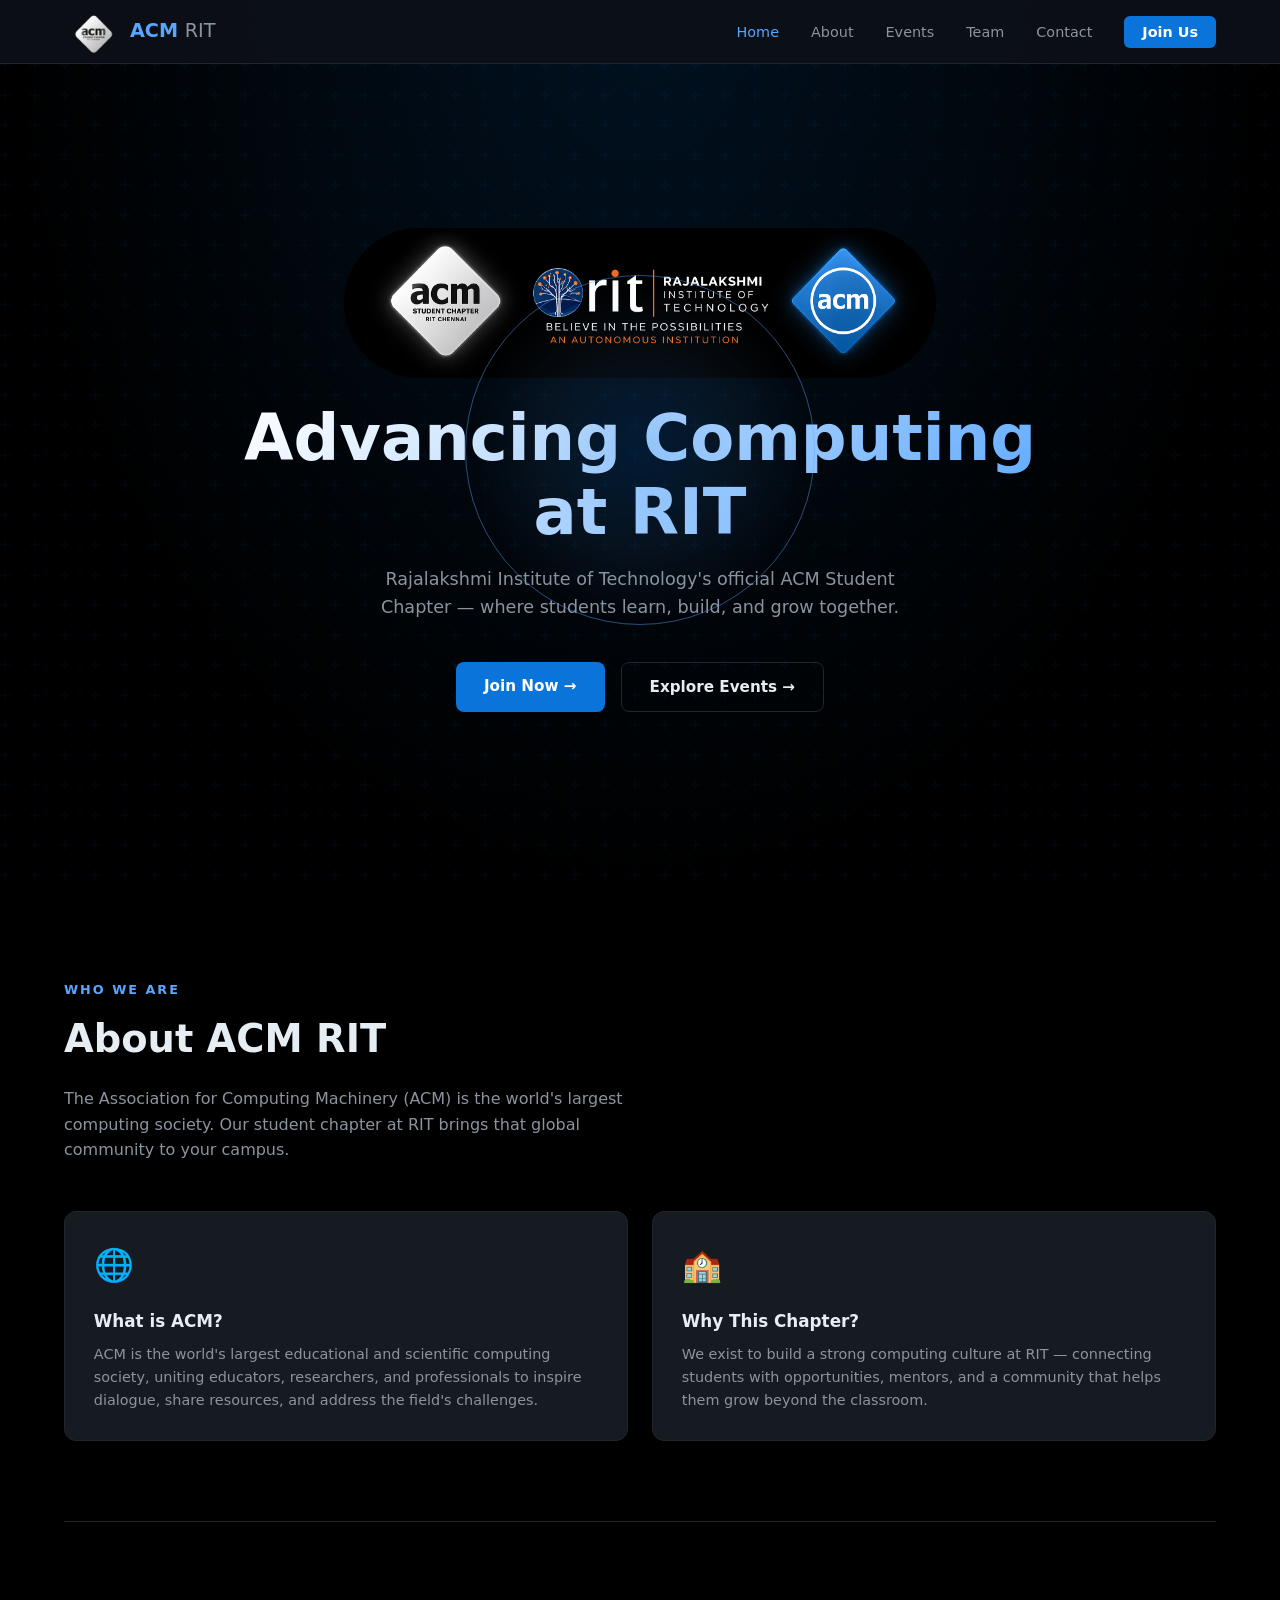
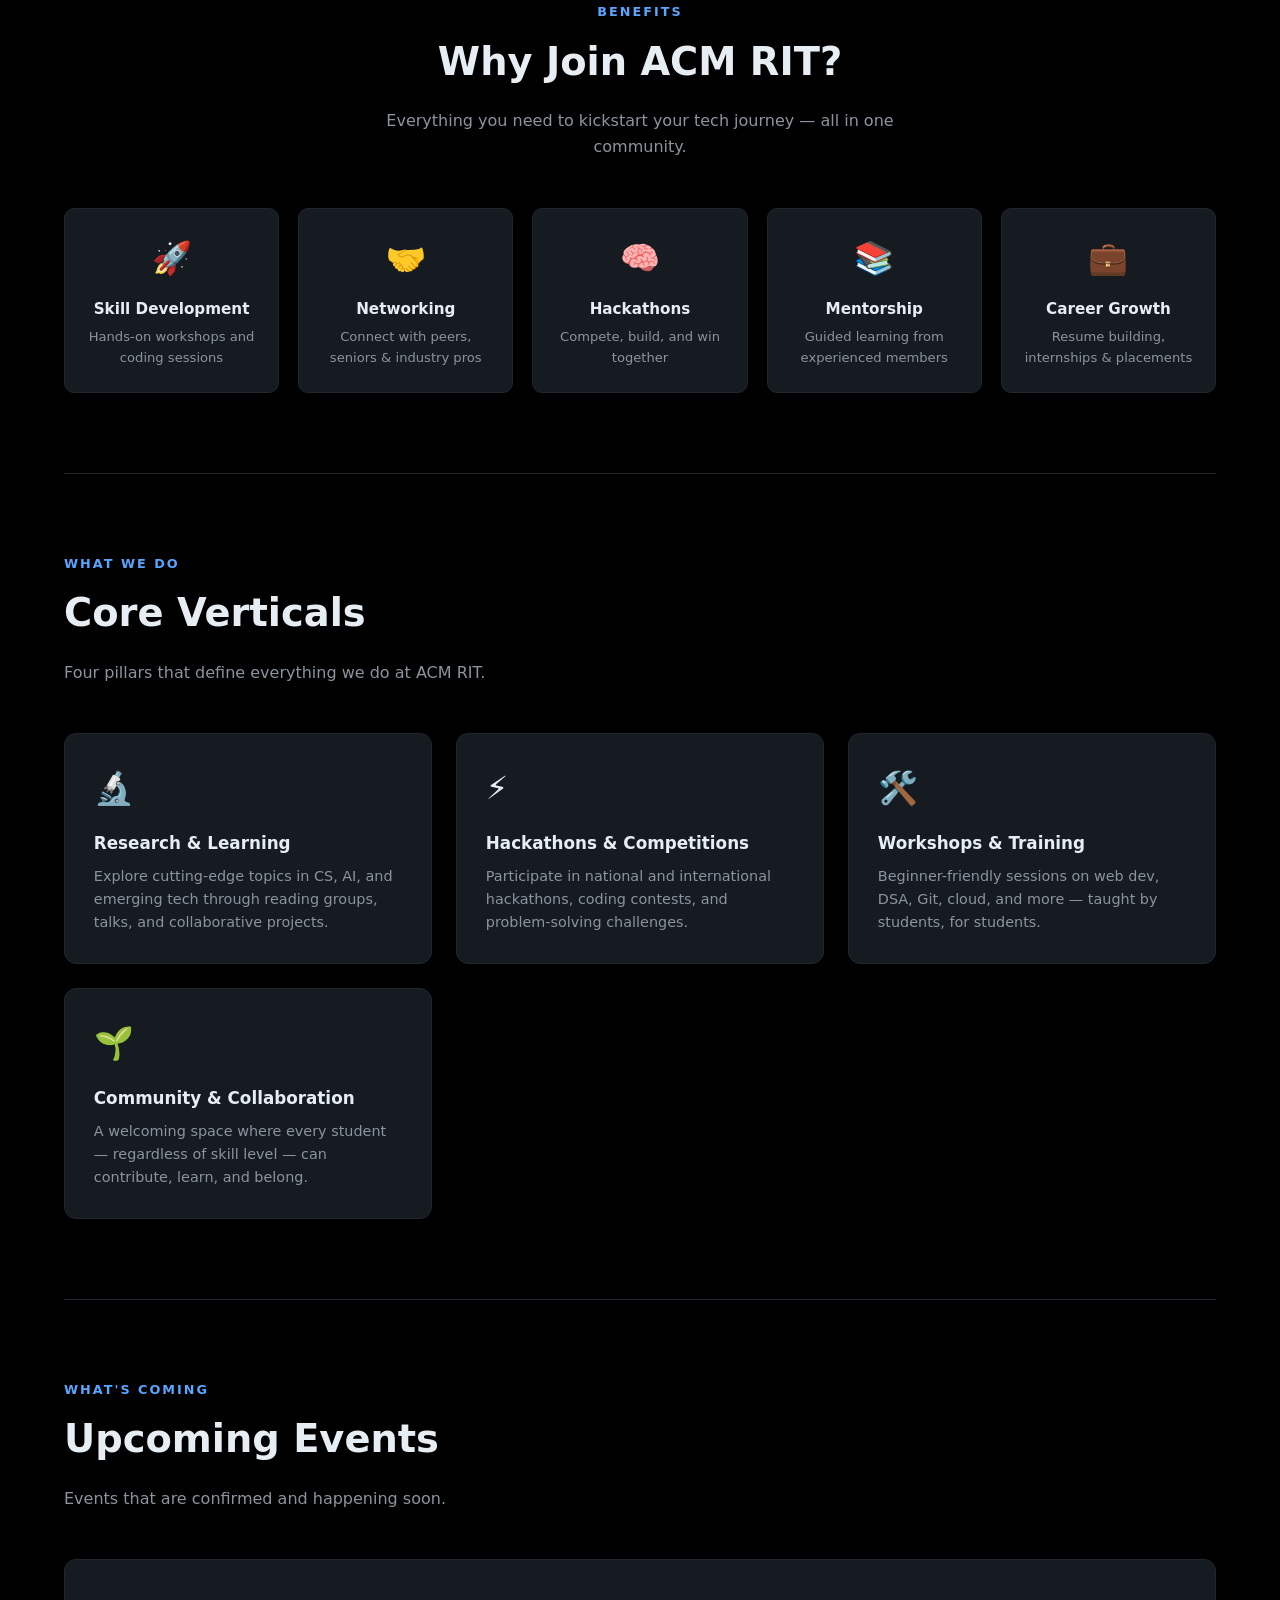
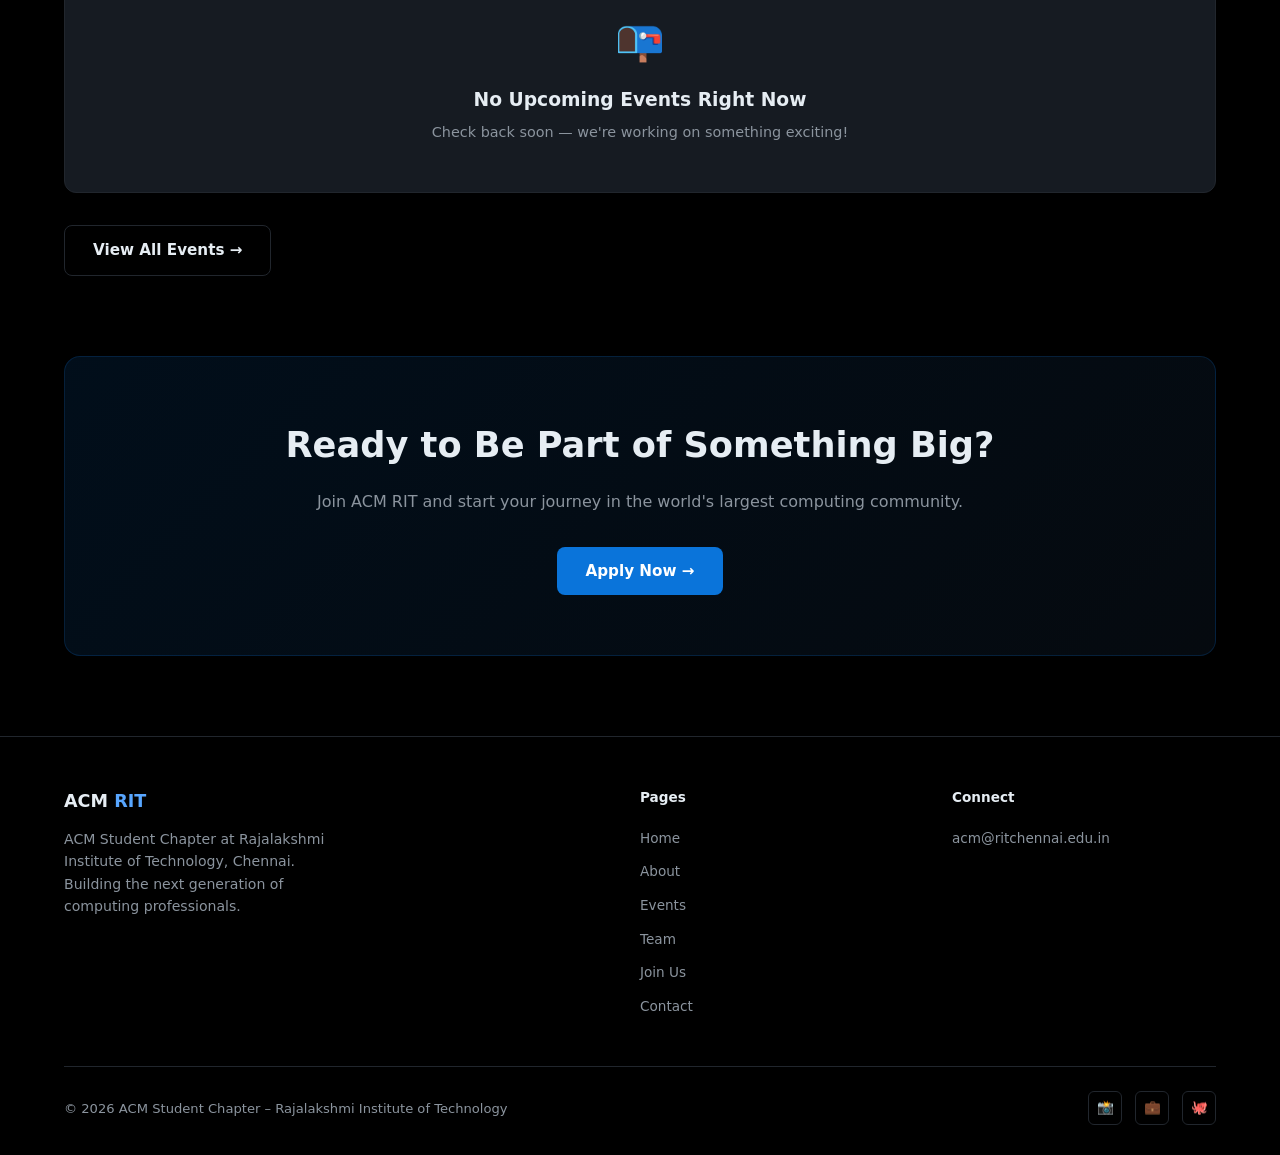
==== index.html @ 05ae2870 "Add files via upload" ====
<!DOCTYPE html>
<html lang="en">
<head>
  <meta charset="UTF-8" />
  <meta name="viewport" content="width=device-width, initial-scale=1.0" />
  <title>ACM RIT – Advancing Computing at RIT</title>
  <link rel="icon" type="image/png" href="acmrit-removebg-preview.png" />
  <link rel="stylesheet" href="style.css" />
</head>
<body>

  <nav>
    <a href="index.html" class="nav-logo">
      <img src="acmrit-removebg-preview.png" alt="ACM Logo" style="height:56px;width:56px;object-fit:contain;" />
      <span>ACM <span style="color:var(--muted);font-weight:400;">RIT</span></span>
    </a>
    <ul class="nav-links">
      <li><a href="index.html">Home</a></li>
      <li><a href="about.html">About</a></li>
      <li><a href="events.html">Events</a></li>
      <li><a href="team.html">Team</a></li>
      <li><a href="contact.html">Contact</a></li>
      <li><a href="join.html" class="nav-cta">Join Us</a></li>
    </ul>
    <button class="hamburger" aria-label="Menu">
      <span></span><span></span><span></span>
    </button>
  </nav>

  <!-- HERO -->
  <section class="hero">
    <div style="position:relative;z-index:1;display:flex;flex-direction:column;align-items:center;text-align:center;">
      <img src="1234.png" alt="RIT Chennai" style="height:150px;border-radius:150px;margin-bottom:1.5rem;">
      <h1>Advancing Computing<br>at RIT</h1>
      <p>Rajalakshmi Institute of Technology's official ACM Student Chapter — where students learn, build, and grow together.</p>
      <div class="btn-group" style="display:flex;flex-direction:row;justify-content:center;gap:1rem;">
        <a href="join.html" class="btn btn-primary">Join Now →</a>
        <a href="events.html" class="btn btn-outline">Explore Events →</a>
      </div>
    </div>
  </section>

  <!-- ABOUT PREVIEW -->
  <section>
    <div class="section-header">
      <div class="section-label">Who We Are</div>
      <h2 class="section-title">About ACM RIT</h2>
      <p class="section-sub">The Association for Computing Machinery (ACM) is the world's largest computing society. Our student chapter at RIT brings that global community to your campus.</p>
    </div>
    <div class="grid-2 fade-in">
      <div class="card">
        <div class="card-icon">🌐</div>
        <h3>What is ACM?</h3>
        <p>ACM is the world's largest educational and scientific computing society, uniting educators, researchers, and professionals to inspire dialogue, share resources, and address the field's challenges.</p>
      </div>
      <div class="card">
        <div class="card-icon">🏫</div>
        <h3>Why This Chapter?</h3>
        <p>We exist to build a strong computing culture at RIT — connecting students with opportunities, mentors, and a community that helps them grow beyond the classroom.</p>
      </div>
    </div>
  </section>

  <div class="divider"></div>

  <!-- WHY JOIN -->
  <section>
    <div class="section-header center">
      <div class="section-label">Benefits</div>
      <h2 class="section-title">Why Join ACM RIT?</h2>
      <p class="section-sub">Everything you need to kickstart your tech journey — all in one community.</p>
    </div>
    <div class="why-grid fade-in">
      <div class="why-card">
        <div class="icon">🚀</div>
        <h4>Skill Development</h4>
        <p>Hands-on workshops and coding sessions</p>
      </div>
      <div class="why-card">
        <div class="icon">🤝</div>
        <h4>Networking</h4>
        <p>Connect with peers, seniors & industry pros</p>
      </div>
      <div class="why-card">
        <div class="icon">🧠</div>
        <h4>Hackathons</h4>
        <p>Compete, build, and win together</p>
      </div>
      <div class="why-card">
        <div class="icon">📚</div>
        <h4>Mentorship</h4>
        <p>Guided learning from experienced members</p>
      </div>
      <div class="why-card">
        <div class="icon">💼</div>
        <h4>Career Growth</h4>
        <p>Resume building, internships & placements</p>
      </div>
    </div>
  </section>

  <div class="divider"></div>

  <!-- CORE VERTICALS -->
  <section>
    <div class="section-header">
      <div class="section-label">What We Do</div>
      <h2 class="section-title">Core Verticals</h2>
      <p class="section-sub">Four pillars that define everything we do at ACM RIT.</p>
    </div>
    <div class="grid-2 fade-in">
      <div class="card">
        <div class="card-icon">🔬</div>
        <h3>Research & Learning</h3>
        <p>Explore cutting-edge topics in CS, AI, and emerging tech through reading groups, talks, and collaborative projects.</p>
      </div>
      <div class="card">
        <div class="card-icon">⚡</div>
        <h3>Hackathons & Competitions</h3>
        <p>Participate in national and international hackathons, coding contests, and problem-solving challenges.</p>
      </div>
      <div class="card">
        <div class="card-icon">🛠️</div>
        <h3>Workshops & Training</h3>
        <p>Beginner-friendly sessions on web dev, DSA, Git, cloud, and more — taught by students, for students.</p>
      </div>
      <div class="card">
        <div class="card-icon">🌱</div>
        <h3>Community & Collaboration</h3>
        <p>A welcoming space where every student — regardless of skill level — can contribute, learn, and belong.</p>
      </div>
    </div>
  </section>

  <div class="divider"></div>

  <!-- UPCOMING EVENTS -->
  <section>
    <div class="section-header">
      <div class="section-label">What's Coming</div>
      <h2 class="section-title">Upcoming Events</h2>
      <p class="section-sub">Events that are confirmed and happening soon.</p>
    </div>
    <div style="background:var(--card);border:1px solid var(--border);border-radius:12px;padding:3rem 2rem;text-align:center;" class="fade-in">
      <div style="font-size:2.5rem;margin-bottom:0.8rem;">📭</div>
      <h3 style="font-weight:600;margin-bottom:0.4rem;">No Upcoming Events Right Now</h3>
      <p style="color:var(--muted);font-size:0.9rem;">Check back soon — we're working on something exciting!</p>
    </div>
    <div style="margin-top:2rem;">
      <a href="events.html" class="btn btn-outline">View All Events →</a>
    </div>
  </section>

  <!-- CTA -->
  <div class="cta-section fade-in">
    <h2>Ready to Be Part of Something Big?</h2>
    <p>Join ACM RIT and start your journey in the world's largest computing community.</p>
    <a href="join.html" class="btn btn-primary">Apply Now →</a>
  </div>

  <footer>
    <div class="footer-grid">
      <div class="footer-brand">
        <div style="font-weight:700;font-size:1.1rem;">ACM <span style="color:var(--accent);">RIT</span></div>
        <p>ACM Student Chapter at Rajalakshmi Institute of Technology, Chennai. Building the next generation of computing professionals.</p>
      </div>
      <div class="footer-col">
        <h4>Pages</h4>
        <ul>
          <li><a href="index.html">Home</a></li>
          <li><a href="about.html">About</a></li>
          <li><a href="events.html">Events</a></li>
          <li><a href="team.html">Team</a></li>
          <li><a href="join.html">Join Us</a></li>
          <li><a href="contact.html">Contact</a></li>
        </ul>
      </div>
      <div class="footer-col">
        <h4>Connect</h4>
        <ul>
          
          <li><a href="mailto:acm@ritchennai.edu.in">acm@ritchennai.edu.in</a></li>
        </ul>
      </div>
    </div>
    <div class="footer-bottom">
      <p>© 2026 ACM Student Chapter – Rajalakshmi Institute of Technology</p>
      <div class="social-links">
        <a href="#" title="Instagram">📸</a>
        <a href="#" title="LinkedIn">💼</a>
        <a href="#" title="GitHub">🐙</a>
      </div>
    </div>
  </footer>

  <script src="script.js"></script>
</body>
</html>
---- style.css ----
* {
  margin: 0;
  padding: 0;
  box-sizing: border-box;
}

:root {
  --primary: #0a74da;
  --dark: #000000;
  --darker: #000000;
  --card: #161b22;
  --border: #21262d;
  --text: #e6edf3;
  --muted: #8b949e;
  --accent: #58a6ff;
  --green: #3fb950;
}

html { scroll-behavior: smooth; }

body {
  font-family: 'Segoe UI', system-ui, sans-serif;
  background: var(--dark);
  color: var(--text);
  line-height: 1.6;
}

/* NAV */
nav {
  position: fixed;
  top: 0; left: 0; right: 0;
  z-index: 1000;
  background: rgba(13, 17, 23, 0.92);
  backdrop-filter: blur(12px);
  border-bottom: 1px solid var(--border);
  padding: 0 5%;
  display: flex;
  align-items: center;
  justify-content: space-between;
  height: 64px;
}

.nav-logo {
  display: flex;
  align-items: center;
  gap: 10px;
  text-decoration: none;
  font-weight: 700;
  font-size: 1.2rem;
  color: var(--text);
}

.nav-logo span {
  color: var(--accent);
}

.nav-logo img {
  height: 36px;
  width: 36px;
  border-radius: 6px;
}

.nav-links {
  display: flex;
  gap: 2rem;
  list-style: none;
}

.nav-links a {
  color: var(--muted);
  text-decoration: none;
  font-size: 0.9rem;
  transition: color 0.2s;
}

.nav-links a:hover, .nav-links a.active {
  color: var(--accent);
}

.nav-cta {
  background: var(--primary);
  color: #fff !important;
  padding: 8px 18px;
  border-radius: 6px;
  font-weight: 600;
  transition: background 0.2s !important;
}

.nav-cta:hover { background: #1a85f5 !important; color: #fff !important; }

.hamburger {
  display: none;
  flex-direction: column;
  gap: 5px;
  cursor: pointer;
  background: none;
  border: none;
  padding: 4px;
}

.hamburger span {
  display: block;
  width: 24px;
  height: 2px;
  background: var(--text);
  border-radius: 2px;
  transition: all 0.3s;
}

/* HERO */
.hero {
  min-height: 100vh;
  display: flex;
  align-items: center;
  justify-content: center;
  text-align: center;
  padding: 100px 5% 60px;
  background: radial-gradient(ellipse at 50% 0%, rgba(10, 116, 218, 0.15) 0%, transparent 70%);
  position: relative;
  overflow: hidden;
}

.hero::before {
  content: '';
  position: absolute;
  inset: 0;
  background: url("data:image/svg+xml,%3Csvg width='60' height='60' viewBox='0 0 60 60' xmlns='http://www.w3.org/2000/svg'%3E%3Cg fill='none' fill-rule='evenodd'%3E%3Cg fill='%230a74da' fill-opacity='0.04'%3E%3Cpath d='M36 34v-4h-2v4h-4v2h4v4h2v-4h4v-2h-4zm0-30V0h-2v4h-4v2h4v4h2V6h4V4h-4zM6 34v-4H4v4H0v2h4v4h2v-4h4v-2H6zM6 4V0H4v4H0v2h4v4h2V6h4V4H6z'/%3E%3C/g%3E%3C/g%3E%3C/svg%3E");
  pointer-events: none;
}

.hero-badge {
  display: inline-block;
  background: rgba(10, 116, 218, 0.15);
  border: 1px solid rgba(10, 116, 218, 0.4);
  color: var(--accent);
  padding: 6px 16px;
  border-radius: 20px;
  font-size: 0.82rem;
  font-weight: 600;
  letter-spacing: 0.5px;
  margin-bottom: 1.5rem;
}

.hero h1 {
  font-size: clamp(2.2rem, 5vw, 4rem);
  font-weight: 800;
  line-height: 1.15;
  margin-bottom: 1rem;
  background: linear-gradient(135deg, #fff 0%, var(--accent) 100%);
  -webkit-background-clip: text;
  -webkit-text-fill-color: transparent;
  background-clip: text;
}

.hero p {
  font-size: 1.1rem;
  color: var(--muted);
  max-width: 560px;
  margin: 0 auto 2.5rem;
}

.btn-group {
  display: flex;
  gap: 1rem;
  justify-content: center;
  flex-wrap: wrap;
}

.btn {
  padding: 12px 28px;
  border-radius: 8px;
  font-size: 0.95rem;
  font-weight: 600;
  text-decoration: none;
  transition: all 0.2s;
  cursor: pointer;
  border: none;
  display: inline-block;
}

.btn-primary {
  background: var(--primary);
  color: #fff;
}

.btn-primary:hover { background: #1a85f5; transform: translateY(-2px); }

.btn-outline {
  background: transparent;
  color: var(--text);
  border: 1px solid var(--border);
}

.btn-outline:hover { border-color: var(--accent); color: var(--accent); transform: translateY(-2px); }

/* SECTIONS */
section {
  padding: 80px 5%;
}

.section-label {
  color: var(--accent);
  font-size: 0.8rem;
  font-weight: 700;
  letter-spacing: 2px;
  text-transform: uppercase;
  margin-bottom: 0.5rem;
}

.section-title {
  font-size: clamp(1.6rem, 3vw, 2.4rem);
  font-weight: 700;
  margin-bottom: 1rem;
}

.section-sub {
  color: var(--muted);
  max-width: 560px;
  margin-bottom: 3rem;
}

.section-header { margin-bottom: 3rem; }
.section-header.center { text-align: center; }
.section-header.center .section-sub { margin: 0 auto 3rem; }

/* GRID */
.grid-2 { display: grid; grid-template-columns: repeat(auto-fit, minmax(280px, 1fr)); gap: 1.5rem; }
.grid-3 { display: grid; grid-template-columns: repeat(auto-fit, minmax(240px, 1fr)); gap: 1.5rem; }
.grid-4 { display: grid; grid-template-columns: repeat(auto-fit, minmax(200px, 1fr)); gap: 1.5rem; }

/* CARD */
.card {
  background: var(--card);
  border: 1px solid var(--border);
  border-radius: 12px;
  padding: 1.8rem;
  transition: border-color 0.2s, transform 0.2s;
}

.card:hover {
  border-color: var(--accent);
  transform: translateY(-4px);
}

.card-icon {
  font-size: 2rem;
  margin-bottom: 1rem;
}

.card h3 {
  font-size: 1.05rem;
  font-weight: 600;
  margin-bottom: 0.5rem;
}

.card p {
  color: var(--muted);
  font-size: 0.9rem;
}

/* WHY JOIN */
.why-grid {
  display: grid;
  grid-template-columns: repeat(auto-fit, minmax(180px, 1fr));
  gap: 1.2rem;
}

.why-card {
  background: var(--card);
  border: 1px solid var(--border);
  border-radius: 10px;
  padding: 1.5rem 1.2rem;
  text-align: center;
  transition: all 0.2s;
}

.why-card:hover {
  border-color: var(--accent);
  background: rgba(88, 166, 255, 0.05);
}

.why-card .icon { font-size: 2rem; margin-bottom: 0.8rem; }
.why-card h4 { font-size: 0.95rem; font-weight: 600; margin-bottom: 0.3rem; }
.why-card p { font-size: 0.82rem; color: var(--muted); }

/* EVENTS */
.event-card {
  background: var(--card);
  border: 1px solid var(--border);
  border-radius: 12px;
  padding: 1.5rem;
  display: flex;
  gap: 1.2rem;
  align-items: flex-start;
  transition: all 0.2s;
}

.event-card:hover { border-color: var(--accent); transform: translateY(-3px); }

.event-date {
  background: rgba(10, 116, 218, 0.15);
  border: 1px solid rgba(10, 116, 218, 0.3);
  border-radius: 8px;
  padding: 0.6rem 1rem;
  text-align: center;
  min-width: 60px;
  flex-shrink: 0;
}

.event-date .month { font-size: 0.7rem; color: var(--accent); font-weight: 700; text-transform: uppercase; }
.event-date .day { font-size: 1.4rem; font-weight: 800; line-height: 1; }

.event-info h3 { font-size: 1rem; font-weight: 600; margin-bottom: 0.3rem; }
.event-info p { font-size: 0.85rem; color: var(--muted); margin-bottom: 0.5rem; }

.tag {
  display: inline-block;
  padding: 3px 10px;
  border-radius: 20px;
  font-size: 0.75rem;
  font-weight: 600;
}

.tag-upcoming { background: rgba(63, 185, 80, 0.15); color: var(--green); border: 1px solid rgba(63, 185, 80, 0.3); }
.tag-soon { background: rgba(10, 116, 218, 0.15); color: var(--accent); border: 1px solid rgba(10, 116, 218, 0.3); }
.tag-planned { background: rgba(139, 148, 158, 0.15); color: var(--muted); border: 1px solid var(--border); }

/* TEAM */
.team-card {
  background: var(--card);
  border: 1px solid var(--border);
  border-radius: 12px;
  padding: 1.8rem;
  text-align: center;
  transition: all 0.2s;
}

.team-card:hover { border-color: var(--accent); transform: translateY(-4px); }

.team-avatar {
  width: 80px;
  height: 80px;
  border-radius: 50%;
  background: linear-gradient(135deg, var(--primary), var(--accent));
  display: flex;
  align-items: center;
  justify-content: center;
  font-size: 1.8rem;
  font-weight: 700;
  margin: 0 auto 1rem;
  color: #fff;
  overflow: hidden;
}

.team-avatar img { width: 100%; height: 100%; object-fit: cover; }

.team-card h3 { font-size: 1rem; font-weight: 600; margin-bottom: 0.2rem; }
.team-card .role { font-size: 0.82rem; color: var(--accent); margin-bottom: 0.8rem; }

.linkedin-btn {
  display: inline-flex;
  align-items: center;
  gap: 6px;
  padding: 6px 14px;
  border: 1px solid var(--border);
  border-radius: 6px;
  color: var(--muted);
  text-decoration: none;
  font-size: 0.8rem;
  transition: all 0.2s;
}

.linkedin-btn:hover { border-color: #0a66c2; color: #0a66c2; }

/* CTA SECTION */
.cta-section {
  background: linear-gradient(135deg, rgba(10, 116, 218, 0.12) 0%, rgba(88, 166, 255, 0.06) 100%);
  border: 1px solid rgba(10, 116, 218, 0.2);
  border-radius: 16px;
  padding: 60px 5%;
  text-align: center;
  margin: 0 5% 80px;
}

.cta-section h2 { font-size: clamp(1.6rem, 3vw, 2.2rem); font-weight: 700; margin-bottom: 1rem; }
.cta-section p { color: var(--muted); margin-bottom: 2rem; }

/* FORM */
.form-group { margin-bottom: 1.2rem; }

.form-group label {
  display: block;
  font-size: 0.85rem;
  color: var(--muted);
  margin-bottom: 0.4rem;
  font-weight: 500;
}

.form-group input,
.form-group select,
.form-group textarea {
  width: 100%;
  background: var(--card);
  border: 1px solid var(--border);
  border-radius: 8px;
  padding: 10px 14px;
  color: var(--text);
  font-size: 0.9rem;
  font-family: inherit;
  transition: border-color 0.2s;
  outline: none;
}

.form-group input:focus,
.form-group select:focus,
.form-group textarea:focus {
  border-color: var(--accent);
}

.form-group textarea { resize: vertical; min-height: 100px; }

.form-row { display: grid; grid-template-columns: 1fr 1fr; gap: 1rem; }

/* PAGE HERO */
.page-hero {
  padding: 120px 5% 60px;
  text-align: center;
  background: radial-gradient(ellipse at 50% 0%, rgba(10, 116, 218, 0.1) 0%, transparent 60%);
}

.page-hero h1 {
  font-size: clamp(2rem, 4vw, 3rem);
  font-weight: 800;
  margin-bottom: 1rem;
}

.page-hero p { color: var(--muted); font-size: 1.05rem; max-width: 520px; margin: 0 auto; }

/* DIVIDER */
.divider {
  height: 1px;
  background: var(--border);
  margin: 0 5%;
}

/* FOOTER */
footer {
  background: var(--darker);
  border-top: 1px solid var(--border);
  padding: 50px 5% 30px;
}

.footer-grid {
  display: grid;
  grid-template-columns: 2fr 1fr 1fr;
  gap: 3rem;
  margin-bottom: 2.5rem;
}

.footer-brand p { color: var(--muted); font-size: 0.88rem; margin-top: 0.8rem; max-width: 280px; }

.footer-col h4 { font-size: 0.85rem; font-weight: 700; margin-bottom: 1rem; color: var(--text); }

.footer-col ul { list-style: none; }
.footer-col ul li { margin-bottom: 0.5rem; }
.footer-col ul li a { color: var(--muted); text-decoration: none; font-size: 0.85rem; transition: color 0.2s; }
.footer-col ul li a:hover { color: var(--accent); }

.footer-bottom {
  border-top: 1px solid var(--border);
  padding-top: 1.5rem;
  display: flex;
  justify-content: space-between;
  align-items: center;
  flex-wrap: wrap;
  gap: 1rem;
}

.footer-bottom p { color: var(--muted); font-size: 0.82rem; }

.social-links { display: flex; gap: 0.8rem; }

.social-links a {
  width: 34px;
  height: 34px;
  border: 1px solid var(--border);
  border-radius: 6px;
  display: flex;
  align-items: center;
  justify-content: center;
  color: var(--muted);
  text-decoration: none;
  font-size: 0.85rem;
  transition: all 0.2s;
}

.social-links a:hover { border-color: var(--accent); color: var(--accent); }

/* ABOUT PAGE */
.about-intro {
  display: grid;
  grid-template-columns: 1fr 1fr;
  gap: 4rem;
  align-items: center;
}

.about-visual {
  background: var(--card);
  border: 1px solid var(--border);
  border-radius: 16px;
  padding: 2.5rem;
  text-align: center;
}

.about-visual .big-icon { font-size: 5rem; margin-bottom: 1rem; }
.about-visual h3 { font-size: 1.2rem; font-weight: 700; margin-bottom: 0.5rem; }
.about-visual p { color: var(--muted); font-size: 0.9rem; }

.vm-grid {
  display: grid;
  grid-template-columns: 1fr 1fr;
  gap: 1.5rem;
}

.vm-card {
  background: var(--card);
  border: 1px solid var(--border);
  border-radius: 12px;
  padding: 2rem;
}

.vm-card h3 { font-size: 1.1rem; font-weight: 700; margin-bottom: 1rem; color: var(--accent); }
.vm-card ul { list-style: none; }
.vm-card ul li { color: var(--muted); font-size: 0.9rem; padding: 0.3rem 0; padding-left: 1.2rem; position: relative; }
.vm-card ul li::before { content: '→'; position: absolute; left: 0; color: var(--accent); }

/* CONTACT */
.contact-grid {
  display: grid;
  grid-template-columns: 1fr 1.5fr;
  gap: 3rem;
  align-items: start;
}

.contact-info-card {
  background: var(--card);
  border: 1px solid var(--border);
  border-radius: 12px;
  padding: 2rem;
}

.contact-item {
  display: flex;
  gap: 1rem;
  align-items: flex-start;
  padding: 1rem 0;
  border-bottom: 1px solid var(--border);
}

.contact-item:last-child { border-bottom: none; }

.contact-item .ci-icon {
  font-size: 1.3rem;
  width: 40px;
  height: 40px;
  background: rgba(10, 116, 218, 0.1);
  border-radius: 8px;
  display: flex;
  align-items: center;
  justify-content: center;
  flex-shrink: 0;
}

.contact-item h4 { font-size: 0.85rem; font-weight: 600; margin-bottom: 0.2rem; }
.contact-item p, .contact-item a { font-size: 0.88rem; color: var(--muted); text-decoration: none; }
.contact-item a:hover { color: var(--accent); }

/* BENEFITS */
.benefit-item {
  display: flex;
  gap: 1rem;
  align-items: flex-start;
  padding: 1rem 0;
  border-bottom: 1px solid var(--border);
}

.benefit-item:last-child { border-bottom: none; }
.benefit-item h4 { font-size: 0.95rem; font-weight: 600; margin-bottom: 0.2rem; }
.benefit-item p { font-size: 0.85rem; color: var(--muted); }

/* ANIMATED ICONS */
.anim-icon {
  width: 36px;
  height: 36px;
  flex-shrink: 0;
  display: flex;
  align-items: center;
  justify-content: center;
  border-radius: 8px;
  background: rgba(10, 116, 218, 0.1);
  border: 1px solid rgba(10, 116, 218, 0.2);
  margin-top: 2px;
}

.anim-icon svg {
  width: 18px;
  height: 18px;
  stroke: var(--accent);
  fill: none;
  stroke-width: 1.8;
  stroke-linecap: round;
  stroke-linejoin: round;
}

.benefit-item:hover .anim-icon {
  background: rgba(10, 116, 218, 0.2);
  border-color: var(--accent);
  transition: all 0.2s;
}

.benefit-item:hover .anim-icon svg {
  animation: icon-pulse 0.4s ease;
}

@keyframes icon-pulse {
  0% { transform: scale(1); }
  50% { transform: scale(1.25); }
  100% { transform: scale(1); }
}

/* CARD ICON ANIMATED */
.card-icon-svg {
  width: 40px;
  height: 40px;
  display: flex;
  align-items: center;
  justify-content: center;
  border-radius: 10px;
  background: rgba(10, 116, 218, 0.1);
  border: 1px solid rgba(10, 116, 218, 0.2);
  margin-bottom: 1rem;
}

.card-icon-svg svg {
  width: 20px;
  height: 20px;
  stroke: var(--accent);
  fill: none;
  stroke-width: 1.8;
  stroke-linecap: round;
  stroke-linejoin: round;
}

.card:hover .card-icon-svg svg {
  animation: icon-pulse 0.4s ease;
}

/* RESPONSIVE */
@media (max-width: 768px) {
  .nav-links { display: none; flex-direction: column; position: absolute; top: 64px; left: 0; right: 0; background: var(--darker); border-bottom: 1px solid var(--border); padding: 1rem 5%; gap: 0; }
  .nav-links.open { display: flex; }
  .nav-links li { padding: 0.7rem 0; border-bottom: 1px solid var(--border); }
  .nav-links li:last-child { border-bottom: none; }
  .hamburger { display: flex; }
  .footer-grid { grid-template-columns: 1fr; gap: 2rem; }
  .about-intro { grid-template-columns: 1fr; }
  .vm-grid { grid-template-columns: 1fr; }
  .contact-grid { grid-template-columns: 1fr; }
  .form-row { grid-template-columns: 1fr; }
  .cta-section { margin: 0 0 60px; border-radius: 0; border-left: none; border-right: none; }
}

@media (max-width: 480px) {
  section { padding: 60px 4%; }
  .hero { padding: 90px 4% 50px; }
}

/* CURSOR GLOW */
.cursor-glow {
  position: fixed;
  top: 0;
  left: 0;
  width: 350px;
  height: 350px;
  border-radius: 50%;
  background: radial-gradient(circle, rgba(10, 116, 218, 0.18) 0%, rgba(88, 166, 255, 0.07) 40%, transparent 70%);
  pointer-events: none;
  z-index: 9999;
  transform: translate(-50%, -50%);
  will-change: transform;
  filter: blur(6px);
}

.cursor-wave {
  position: fixed;
  top: 0;
  left: 0;
  width: 350px;
  height: 350px;
  border-radius: 50%;
  pointer-events: none;
  z-index: 9998;
  transform: translate(-50%, -50%);
  will-change: transform;
}

.cursor-wave::before,
.cursor-wave::after {
  content: '';
  position: absolute;
  inset: 0;
  border-radius: 50%;
  border: 1px solid rgba(88, 166, 255, 0.25);
  animation: wave-ring 2s ease-out infinite;
}

.cursor-wave::after {
  animation-delay: 1s;
}

@keyframes wave-ring {
  0%   { transform: scale(0.6); opacity: 0.6; }
  100% { transform: scale(1.4); opacity: 0; }
}


.fade-in {
  opacity: 0;
  transform: translateY(20px);
  transition: opacity 0.5s ease, transform 0.5s ease;
}

.fade-in.visible {
  opacity: 1;
  transform: translateY(0);
}
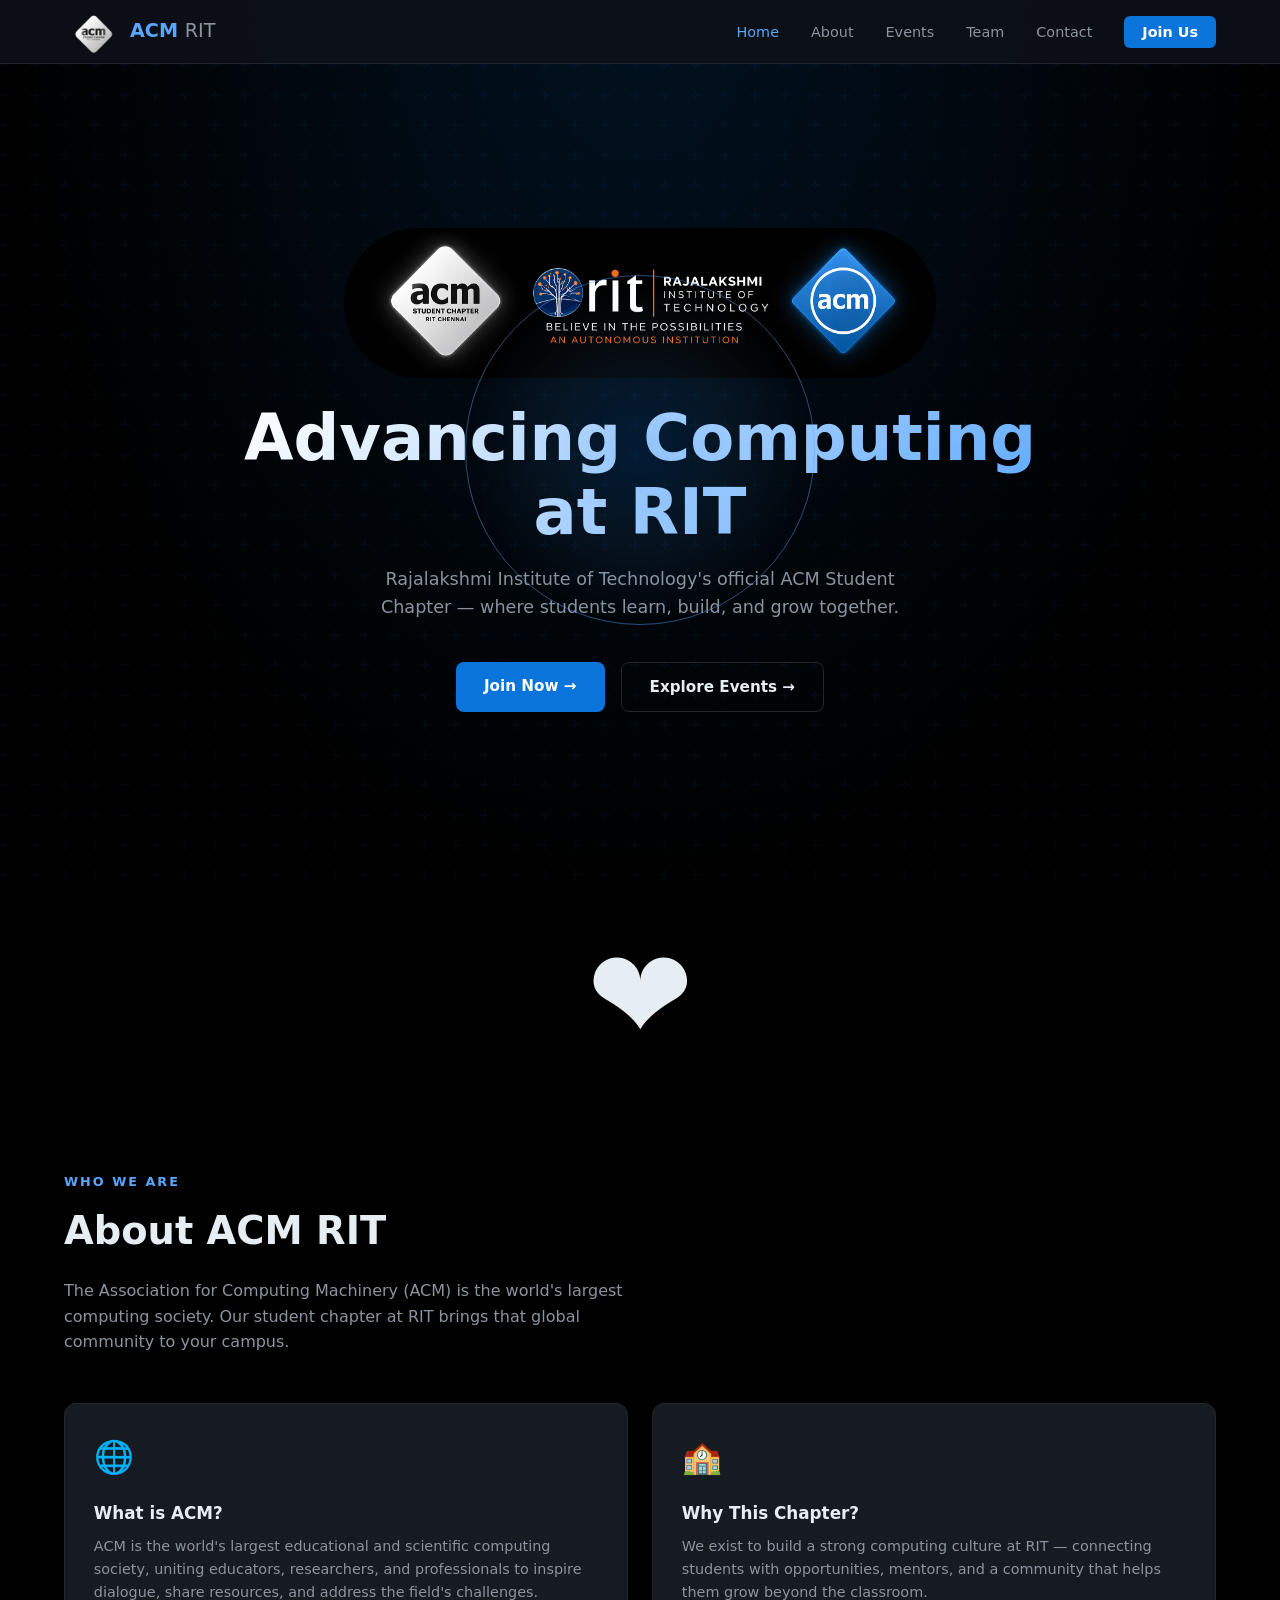
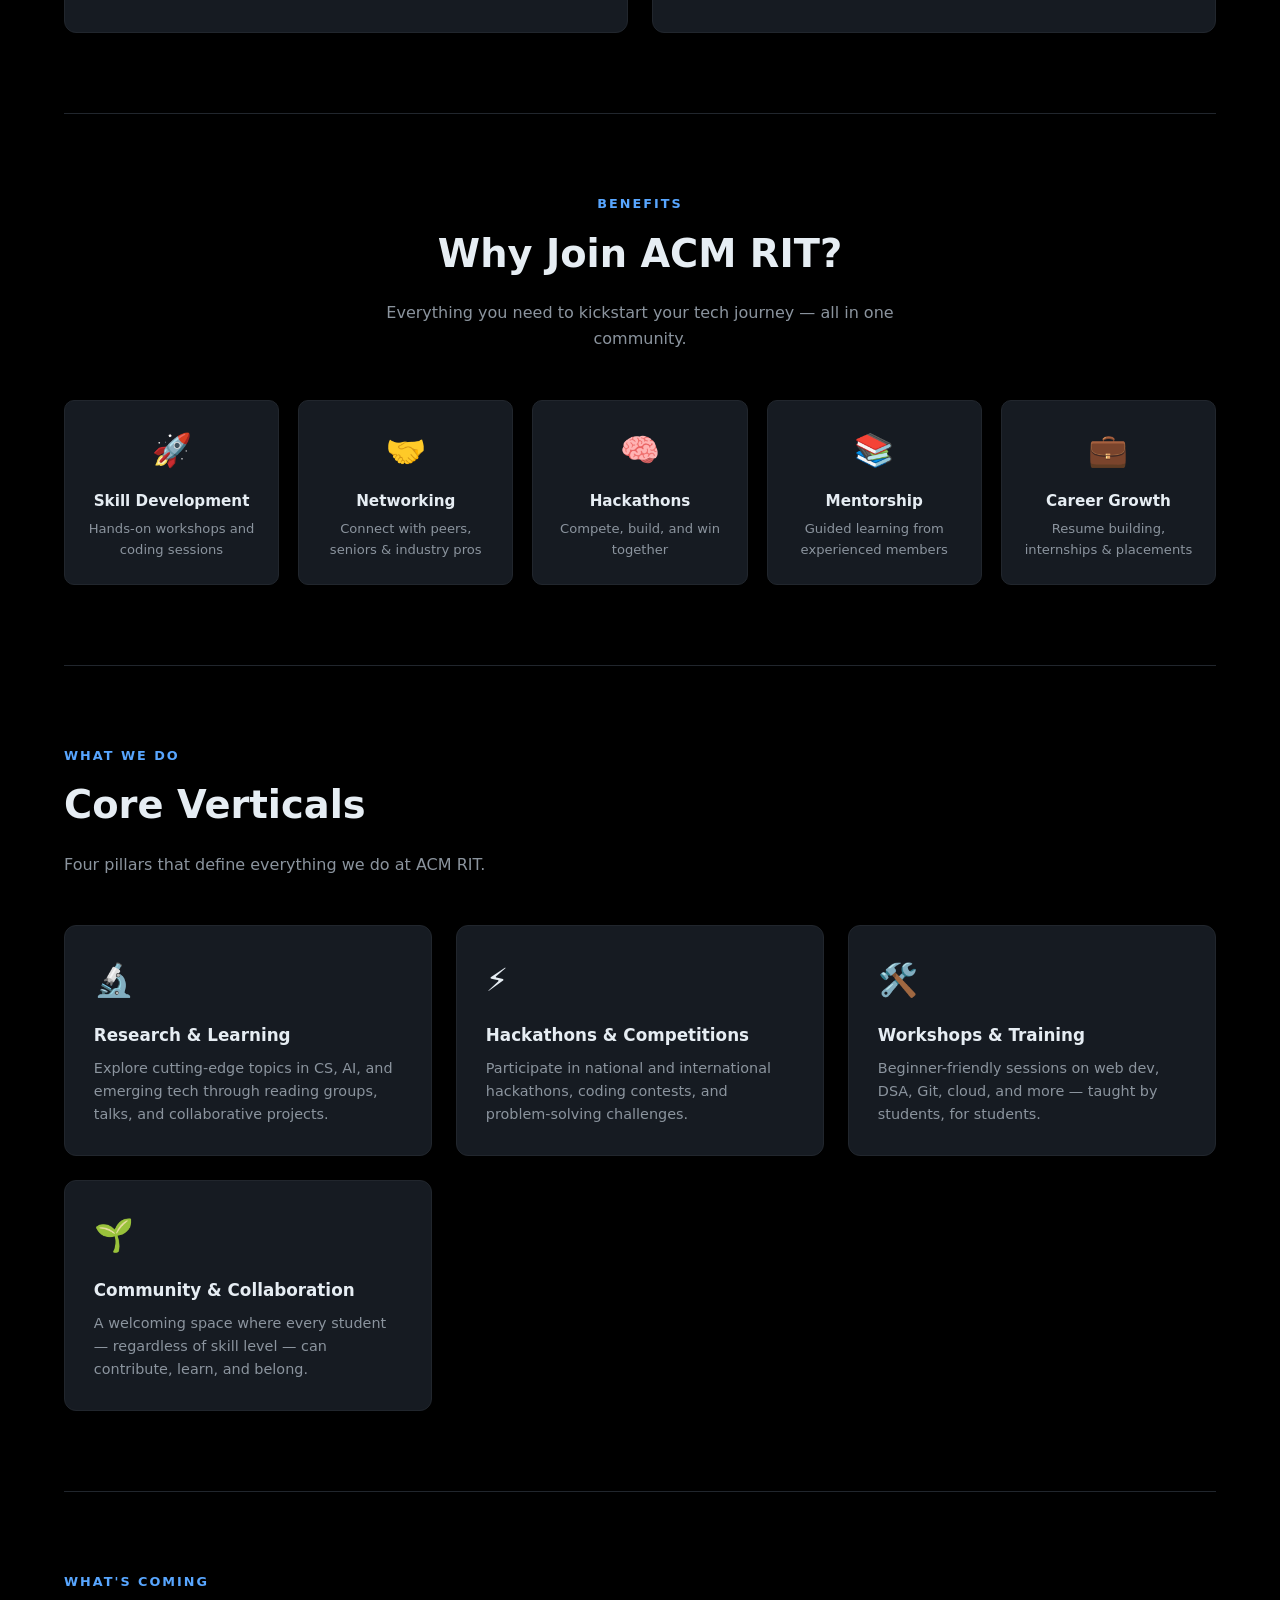
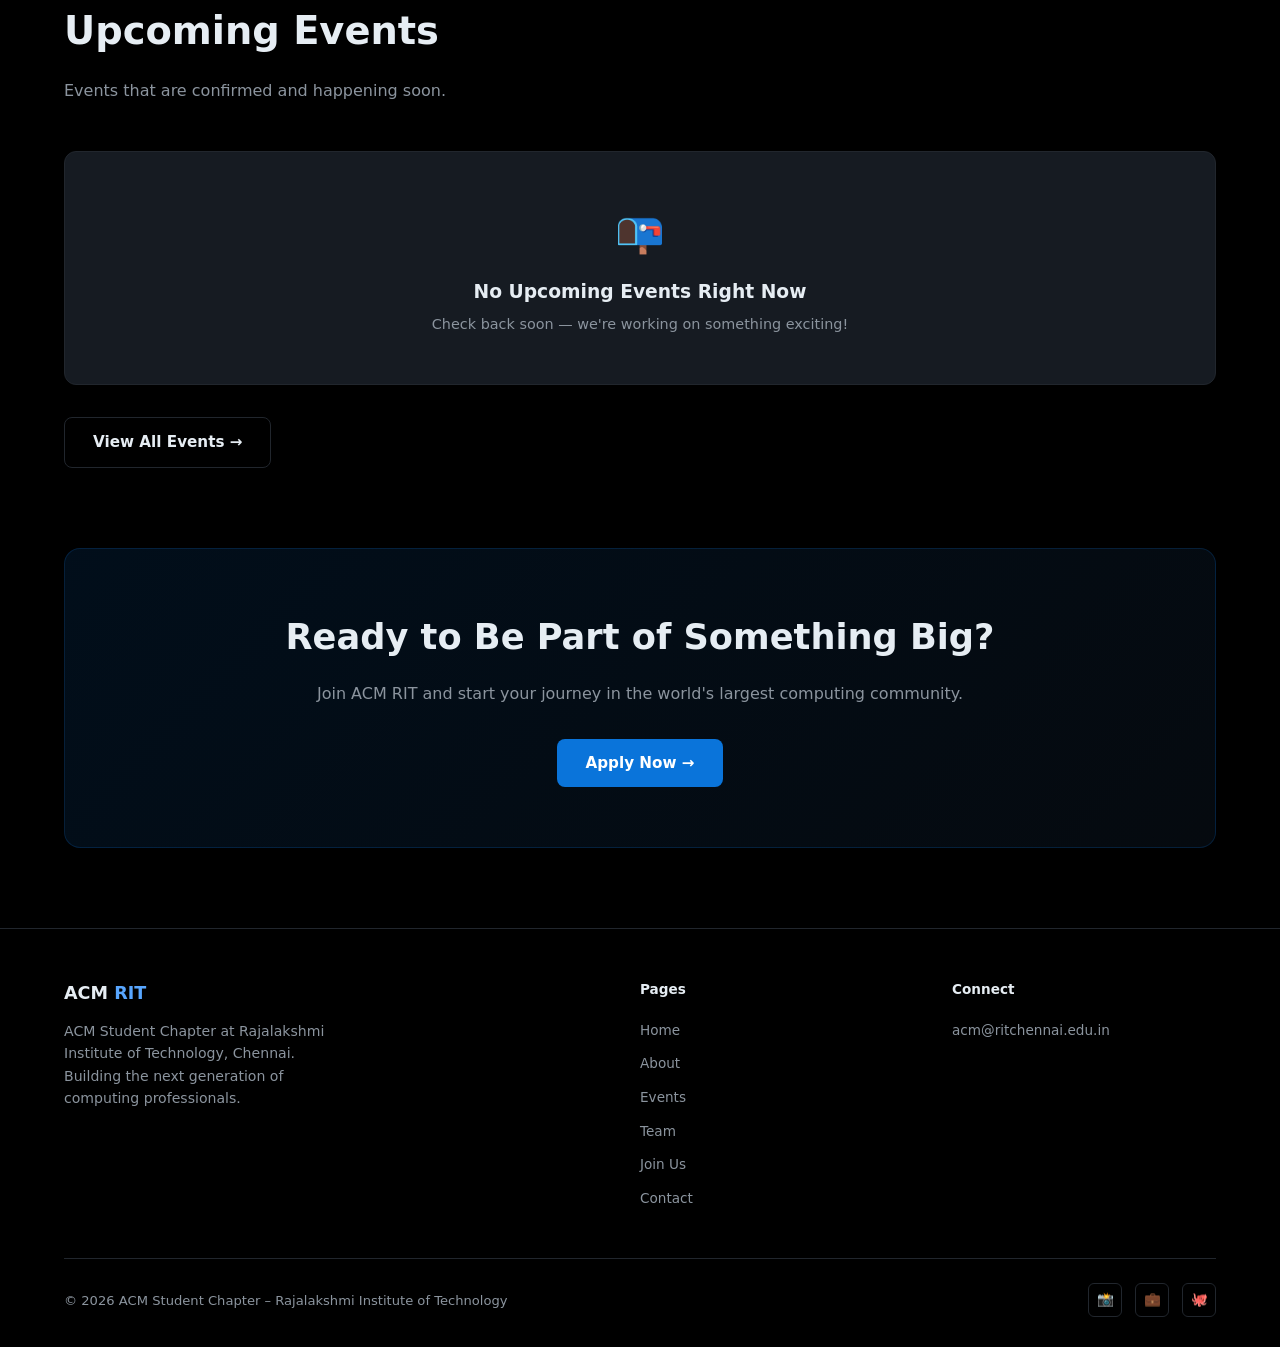
==== commit 5bcbe91d: "add big heart to index" ====
--- a/index.html
+++ b/index.html
@@ -1,200 +1,209 @@
-<!DOCTYPE html>
-<html lang="en">
-<head>
-  <meta charset="UTF-8" />
-  <meta name="viewport" content="width=device-width, initial-scale=1.0" />
-  <title>ACM RIT – Advancing Computing at RIT</title>
-  <link rel="icon" type="image/png" href="acmrit-removebg-preview.png" />
-  <link rel="stylesheet" href="style.css" />
-</head>
-<body>
-
-  <nav>
-    <a href="index.html" class="nav-logo">
-      <img src="acmrit-removebg-preview.png" alt="ACM Logo" style="height:56px;width:56px;object-fit:contain;" />
-      <span>ACM <span style="color:var(--muted);font-weight:400;">RIT</span></span>
-    </a>
-    <ul class="nav-links">
-      <li><a href="index.html">Home</a></li>
-      <li><a href="about.html">About</a></li>
-      <li><a href="events.html">Events</a></li>
-      <li><a href="team.html">Team</a></li>
-      <li><a href="contact.html">Contact</a></li>
-      <li><a href="join.html" class="nav-cta">Join Us</a></li>
-    </ul>
-    <button class="hamburger" aria-label="Menu">
-      <span></span><span></span><span></span>
-    </button>
-  </nav>
-
-  <!-- HERO -->
-  <section class="hero">
-    <div style="position:relative;z-index:1;display:flex;flex-direction:column;align-items:center;text-align:center;">
-      <img src="1234.png" alt="RIT Chennai" style="height:150px;border-radius:150px;margin-bottom:1.5rem;">
-      <h1>Advancing Computing<br>at RIT</h1>
-      <p>Rajalakshmi Institute of Technology's official ACM Student Chapter — where students learn, build, and grow together.</p>
-      <div class="btn-group" style="display:flex;flex-direction:row;justify-content:center;gap:1rem;">
-        <a href="join.html" class="btn btn-primary">Join Now →</a>
-        <a href="events.html" class="btn btn-outline">Explore Events →</a>
-      </div>
-    </div>
-  </section>
-
-  <!-- ABOUT PREVIEW -->
-  <section>
-    <div class="section-header">
-      <div class="section-label">Who We Are</div>
-      <h2 class="section-title">About ACM RIT</h2>
-      <p class="section-sub">The Association for Computing Machinery (ACM) is the world's largest computing society. Our student chapter at RIT brings that global community to your campus.</p>
-    </div>
-    <div class="grid-2 fade-in">
-      <div class="card">
-        <div class="card-icon">🌐</div>
-        <h3>What is ACM?</h3>
-        <p>ACM is the world's largest educational and scientific computing society, uniting educators, researchers, and professionals to inspire dialogue, share resources, and address the field's challenges.</p>
-      </div>
-      <div class="card">
-        <div class="card-icon">🏫</div>
-        <h3>Why This Chapter?</h3>
-        <p>We exist to build a strong computing culture at RIT — connecting students with opportunities, mentors, and a community that helps them grow beyond the classroom.</p>
-      </div>
-    </div>
-  </section>
-
-  <div class="divider"></div>
-
-  <!-- WHY JOIN -->
-  <section>
-    <div class="section-header center">
-      <div class="section-label">Benefits</div>
-      <h2 class="section-title">Why Join ACM RIT?</h2>
-      <p class="section-sub">Everything you need to kickstart your tech journey — all in one community.</p>
-    </div>
-    <div class="why-grid fade-in">
-      <div class="why-card">
-        <div class="icon">🚀</div>
-        <h4>Skill Development</h4>
-        <p>Hands-on workshops and coding sessions</p>
-      </div>
-      <div class="why-card">
-        <div class="icon">🤝</div>
-        <h4>Networking</h4>
-        <p>Connect with peers, seniors & industry pros</p>
-      </div>
-      <div class="why-card">
-        <div class="icon">🧠</div>
-        <h4>Hackathons</h4>
-        <p>Compete, build, and win together</p>
-      </div>
-      <div class="why-card">
-        <div class="icon">📚</div>
-        <h4>Mentorship</h4>
-        <p>Guided learning from experienced members</p>
-      </div>
-      <div class="why-card">
-        <div class="icon">💼</div>
-        <h4>Career Growth</h4>
-        <p>Resume building, internships & placements</p>
-      </div>
-    </div>
-  </section>
-
-  <div class="divider"></div>
-
-  <!-- CORE VERTICALS -->
-  <section>
-    <div class="section-header">
-      <div class="section-label">What We Do</div>
-      <h2 class="section-title">Core Verticals</h2>
-      <p class="section-sub">Four pillars that define everything we do at ACM RIT.</p>
-    </div>
-    <div class="grid-2 fade-in">
-      <div class="card">
-        <div class="card-icon">🔬</div>
-        <h3>Research & Learning</h3>
-        <p>Explore cutting-edge topics in CS, AI, and emerging tech through reading groups, talks, and collaborative projects.</p>
-      </div>
-      <div class="card">
-        <div class="card-icon">⚡</div>
-        <h3>Hackathons & Competitions</h3>
-        <p>Participate in national and international hackathons, coding contests, and problem-solving challenges.</p>
-      </div>
-      <div class="card">
-        <div class="card-icon">🛠️</div>
-        <h3>Workshops & Training</h3>
-        <p>Beginner-friendly sessions on web dev, DSA, Git, cloud, and more — taught by students, for students.</p>
-      </div>
-      <div class="card">
-        <div class="card-icon">🌱</div>
-        <h3>Community & Collaboration</h3>
-        <p>A welcoming space where every student — regardless of skill level — can contribute, learn, and belong.</p>
-      </div>
-    </div>
-  </section>
-
-  <div class="divider"></div>
-
-  <!-- UPCOMING EVENTS -->
-  <section>
-    <div class="section-header">
-      <div class="section-label">What's Coming</div>
-      <h2 class="section-title">Upcoming Events</h2>
-      <p class="section-sub">Events that are confirmed and happening soon.</p>
-    </div>
-    <div style="background:var(--card);border:1px solid var(--border);border-radius:12px;padding:3rem 2rem;text-align:center;" class="fade-in">
-      <div style="font-size:2.5rem;margin-bottom:0.8rem;">📭</div>
-      <h3 style="font-weight:600;margin-bottom:0.4rem;">No Upcoming Events Right Now</h3>
-      <p style="color:var(--muted);font-size:0.9rem;">Check back soon — we're working on something exciting!</p>
-    </div>
-    <div style="margin-top:2rem;">
-      <a href="events.html" class="btn btn-outline">View All Events →</a>
-    </div>
-  </section>
-
-  <!-- CTA -->
-  <div class="cta-section fade-in">
-    <h2>Ready to Be Part of Something Big?</h2>
-    <p>Join ACM RIT and start your journey in the world's largest computing community.</p>
-    <a href="join.html" class="btn btn-primary">Apply Now →</a>
-  </div>
-
-  <footer>
-    <div class="footer-grid">
-      <div class="footer-brand">
-        <div style="font-weight:700;font-size:1.1rem;">ACM <span style="color:var(--accent);">RIT</span></div>
-        <p>ACM Student Chapter at Rajalakshmi Institute of Technology, Chennai. Building the next generation of computing professionals.</p>
-      </div>
-      <div class="footer-col">
-        <h4>Pages</h4>
-        <ul>
-          <li><a href="index.html">Home</a></li>
-          <li><a href="about.html">About</a></li>
-          <li><a href="events.html">Events</a></li>
-          <li><a href="team.html">Team</a></li>
-          <li><a href="join.html">Join Us</a></li>
-          <li><a href="contact.html">Contact</a></li>
-        </ul>
-      </div>
-      <div class="footer-col">
-        <h4>Connect</h4>
-        <ul>
-          
-          <li><a href="mailto:acm@ritchennai.edu.in">acm@ritchennai.edu.in</a></li>
-        </ul>
-      </div>
-    </div>
-    <div class="footer-bottom">
-      <p>© 2026 ACM Student Chapter – Rajalakshmi Institute of Technology</p>
-      <div class="social-links">
-        <a href="#" title="Instagram">📸</a>
-        <a href="#" title="LinkedIn">💼</a>
-        <a href="#" title="GitHub">🐙</a>
-      </div>
-    </div>
-  </footer>
-
-  <script src="script.js"></script>
-</body>
-</html>
-
-
+<!DOCTYPE html>
+<html lang="en">
+<head>
+  <meta charset="UTF-8" />
+  <meta name="viewport" content="width=device-width, initial-scale=1.0" />
+  <title>ACM RIT – Advancing Computing at RIT</title>
+  <link rel="icon" type="image/png" href="acmrit-removebg-preview.png" />
+  <link rel="stylesheet" href="style.css" />
+</head>
+<body>
+
+  <nav>
+    <a href="index.html" class="nav-logo">
+      <img src="acmrit-removebg-preview.png" alt="ACM Logo" style="height:56px;width:56px;object-fit:contain;" />
+      <span>ACM <span style="color:var(--muted);font-weight:400;">RIT</span></span>
+    </a>
+    <ul class="nav-links">
+      <li><a href="index.html">Home</a></li>
+      <li><a href="about.html">About</a></li>
+      <li><a href="events.html">Events</a></li>
+      <li><a href="team.html">Team</a></li>
+      <li><a href="contact.html">Contact</a></li>
+      <li><a href="join.html" class="nav-cta">Join Us</a></li>
+    </ul>
+    <button class="hamburger" aria-label="Menu">
+      <span></span><span></span><span></span>
+    </button>
+  </nav>
+
+  <!-- HERO -->
+  <section class="hero">
+    <div style="position:relative;z-index:1;display:flex;flex-direction:column;align-items:center;text-align:center;">
+      <img src="1234.png" alt="RIT Chennai" style="height:150px;border-radius:150px;margin-bottom:1.5rem;">
+      <h1>Advancing Computing<br>at RIT</h1>
+      <p>Rajalakshmi Institute of Technology's official ACM Student Chapter — where students learn, build, and grow together.</p>
+      <div class="btn-group" style="display:flex;flex-direction:row;justify-content:center;gap:1rem;">
+        <a href="join.html" class="btn btn-primary">Join Now →</a>
+        <a href="events.html" class="btn btn-outline">Explore Events →</a>
+      </div>
+    </div>
+  </section>
+
+  <!-- BIG HEART -->
+  <div style="text-align:center;font-size:8rem;line-height:1;padding:2rem 0;animation:heartbeat 1.2s ease-in-out infinite;">❤️</div>
+  <style>
+    @keyframes heartbeat {
+      0%,100% { transform: scale(1); }
+      50% { transform: scale(1.2); }
+    }
+  </style>
+
+  <!-- ABOUT PREVIEW -->
+  <section>
+    <div class="section-header">
+      <div class="section-label">Who We Are</div>
+      <h2 class="section-title">About ACM RIT</h2>
+      <p class="section-sub">The Association for Computing Machinery (ACM) is the world's largest computing society. Our student chapter at RIT brings that global community to your campus.</p>
+    </div>
+    <div class="grid-2 fade-in">
+      <div class="card">
+        <div class="card-icon">🌐</div>
+        <h3>What is ACM?</h3>
+        <p>ACM is the world's largest educational and scientific computing society, uniting educators, researchers, and professionals to inspire dialogue, share resources, and address the field's challenges.</p>
+      </div>
+      <div class="card">
+        <div class="card-icon">🏫</div>
+        <h3>Why This Chapter?</h3>
+        <p>We exist to build a strong computing culture at RIT — connecting students with opportunities, mentors, and a community that helps them grow beyond the classroom.</p>
+      </div>
+    </div>
+  </section>
+
+  <div class="divider"></div>
+
+  <!-- WHY JOIN -->
+  <section>
+    <div class="section-header center">
+      <div class="section-label">Benefits</div>
+      <h2 class="section-title">Why Join ACM RIT?</h2>
+      <p class="section-sub">Everything you need to kickstart your tech journey — all in one community.</p>
+    </div>
+    <div class="why-grid fade-in">
+      <div class="why-card">
+        <div class="icon">🚀</div>
+        <h4>Skill Development</h4>
+        <p>Hands-on workshops and coding sessions</p>
+      </div>
+      <div class="why-card">
+        <div class="icon">🤝</div>
+        <h4>Networking</h4>
+        <p>Connect with peers, seniors & industry pros</p>
+      </div>
+      <div class="why-card">
+        <div class="icon">🧠</div>
+        <h4>Hackathons</h4>
+        <p>Compete, build, and win together</p>
+      </div>
+      <div class="why-card">
+        <div class="icon">📚</div>
+        <h4>Mentorship</h4>
+        <p>Guided learning from experienced members</p>
+      </div>
+      <div class="why-card">
+        <div class="icon">💼</div>
+        <h4>Career Growth</h4>
+        <p>Resume building, internships & placements</p>
+      </div>
+    </div>
+  </section>
+
+  <div class="divider"></div>
+
+  <!-- CORE VERTICALS -->
+  <section>
+    <div class="section-header">
+      <div class="section-label">What We Do</div>
+      <h2 class="section-title">Core Verticals</h2>
+      <p class="section-sub">Four pillars that define everything we do at ACM RIT.</p>
+    </div>
+    <div class="grid-2 fade-in">
+      <div class="card">
+        <div class="card-icon">🔬</div>
+        <h3>Research & Learning</h3>
+        <p>Explore cutting-edge topics in CS, AI, and emerging tech through reading groups, talks, and collaborative projects.</p>
+      </div>
+      <div class="card">
+        <div class="card-icon">⚡</div>
+        <h3>Hackathons & Competitions</h3>
+        <p>Participate in national and international hackathons, coding contests, and problem-solving challenges.</p>
+      </div>
+      <div class="card">
+        <div class="card-icon">🛠️</div>
+        <h3>Workshops & Training</h3>
+        <p>Beginner-friendly sessions on web dev, DSA, Git, cloud, and more — taught by students, for students.</p>
+      </div>
+      <div class="card">
+        <div class="card-icon">🌱</div>
+        <h3>Community & Collaboration</h3>
+        <p>A welcoming space where every student — regardless of skill level — can contribute, learn, and belong.</p>
+      </div>
+    </div>
+  </section>
+
+  <div class="divider"></div>
+
+  <!-- UPCOMING EVENTS -->
+  <section>
+    <div class="section-header">
+      <div class="section-label">What's Coming</div>
+      <h2 class="section-title">Upcoming Events</h2>
+      <p class="section-sub">Events that are confirmed and happening soon.</p>
+    </div>
+    <div style="background:var(--card);border:1px solid var(--border);border-radius:12px;padding:3rem 2rem;text-align:center;" class="fade-in">
+      <div style="font-size:2.5rem;margin-bottom:0.8rem;">📭</div>
+      <h3 style="font-weight:600;margin-bottom:0.4rem;">No Upcoming Events Right Now</h3>
+      <p style="color:var(--muted);font-size:0.9rem;">Check back soon — we're working on something exciting!</p>
+    </div>
+    <div style="margin-top:2rem;">
+      <a href="events.html" class="btn btn-outline">View All Events →</a>
+    </div>
+  </section>
+
+  <!-- CTA -->
+  <div class="cta-section fade-in">
+    <h2>Ready to Be Part of Something Big?</h2>
+    <p>Join ACM RIT and start your journey in the world's largest computing community.</p>
+    <a href="join.html" class="btn btn-primary">Apply Now →</a>
+  </div>
+
+  <footer>
+    <div class="footer-grid">
+      <div class="footer-brand">
+        <div style="font-weight:700;font-size:1.1rem;">ACM <span style="color:var(--accent);">RIT</span></div>
+        <p>ACM Student Chapter at Rajalakshmi Institute of Technology, Chennai. Building the next generation of computing professionals.</p>
+      </div>
+      <div class="footer-col">
+        <h4>Pages</h4>
+        <ul>
+          <li><a href="index.html">Home</a></li>
+          <li><a href="about.html">About</a></li>
+          <li><a href="events.html">Events</a></li>
+          <li><a href="team.html">Team</a></li>
+          <li><a href="join.html">Join Us</a></li>
+          <li><a href="contact.html">Contact</a></li>
+        </ul>
+      </div>
+      <div class="footer-col">
+        <h4>Connect</h4>
+        <ul>
+          
+          <li><a href="mailto:acm@ritchennai.edu.in">acm@ritchennai.edu.in</a></li>
+        </ul>
+      </div>
+    </div>
+    <div class="footer-bottom">
+      <p>© 2026 ACM Student Chapter – Rajalakshmi Institute of Technology</p>
+      <div class="social-links">
+        <a href="#" title="Instagram">📸</a>
+        <a href="#" title="LinkedIn">💼</a>
+        <a href="#" title="GitHub">🐙</a>
+      </div>
+    </div>
+  </footer>
+
+  <script src="script.js"></script>
+</body>
+</html>
+
+
--- a/style.css
+++ b/style.css
@@ -1,736 +1,736 @@
-* {
-  margin: 0;
-  padding: 0;
-  box-sizing: border-box;
-}
-
-:root {
-  --primary: #0a74da;
-  --dark: #000000;
-  --darker: #000000;
-  --card: #161b22;
-  --border: #21262d;
-  --text: #e6edf3;
-  --muted: #8b949e;
-  --accent: #58a6ff;
-  --green: #3fb950;
-}
-
-html { scroll-behavior: smooth; }
-
-body {
-  font-family: 'Segoe UI', system-ui, sans-serif;
-  background: var(--dark);
-  color: var(--text);
-  line-height: 1.6;
-}
-
-/* NAV */
-nav {
-  position: fixed;
-  top: 0; left: 0; right: 0;
-  z-index: 1000;
-  background: rgba(13, 17, 23, 0.92);
-  backdrop-filter: blur(12px);
-  border-bottom: 1px solid var(--border);
-  padding: 0 5%;
-  display: flex;
-  align-items: center;
-  justify-content: space-between;
-  height: 64px;
-}
-
-.nav-logo {
-  display: flex;
-  align-items: center;
-  gap: 10px;
-  text-decoration: none;
-  font-weight: 700;
-  font-size: 1.2rem;
-  color: var(--text);
-}
-
-.nav-logo span {
-  color: var(--accent);
-}
-
-.nav-logo img {
-  height: 36px;
-  width: 36px;
-  border-radius: 6px;
-}
-
-.nav-links {
-  display: flex;
-  gap: 2rem;
-  list-style: none;
-}
-
-.nav-links a {
-  color: var(--muted);
-  text-decoration: none;
-  font-size: 0.9rem;
-  transition: color 0.2s;
-}
-
-.nav-links a:hover, .nav-links a.active {
-  color: var(--accent);
-}
-
-.nav-cta {
-  background: var(--primary);
-  color: #fff !important;
-  padding: 8px 18px;
-  border-radius: 6px;
-  font-weight: 600;
-  transition: background 0.2s !important;
-}
-
-.nav-cta:hover { background: #1a85f5 !important; color: #fff !important; }
-
-.hamburger {
-  display: none;
-  flex-direction: column;
-  gap: 5px;
-  cursor: pointer;
-  background: none;
-  border: none;
-  padding: 4px;
-}
-
-.hamburger span {
-  display: block;
-  width: 24px;
-  height: 2px;
-  background: var(--text);
-  border-radius: 2px;
-  transition: all 0.3s;
-}
-
-/* HERO */
-.hero {
-  min-height: 100vh;
-  display: flex;
-  align-items: center;
-  justify-content: center;
-  text-align: center;
-  padding: 100px 5% 60px;
-  background: radial-gradient(ellipse at 50% 0%, rgba(10, 116, 218, 0.15) 0%, transparent 70%);
-  position: relative;
-  overflow: hidden;
-}
-
-.hero::before {
-  content: '';
-  position: absolute;
-  inset: 0;
-  background: url("data:image/svg+xml,%3Csvg width='60' height='60' viewBox='0 0 60 60' xmlns='http://www.w3.org/2000/svg'%3E%3Cg fill='none' fill-rule='evenodd'%3E%3Cg fill='%230a74da' fill-opacity='0.04'%3E%3Cpath d='M36 34v-4h-2v4h-4v2h4v4h2v-4h4v-2h-4zm0-30V0h-2v4h-4v2h4v4h2V6h4V4h-4zM6 34v-4H4v4H0v2h4v4h2v-4h4v-2H6zM6 4V0H4v4H0v2h4v4h2V6h4V4H6z'/%3E%3C/g%3E%3C/g%3E%3C/svg%3E");
-  pointer-events: none;
-}
-
-.hero-badge {
-  display: inline-block;
-  background: rgba(10, 116, 218, 0.15);
-  border: 1px solid rgba(10, 116, 218, 0.4);
-  color: var(--accent);
-  padding: 6px 16px;
-  border-radius: 20px;
-  font-size: 0.82rem;
-  font-weight: 600;
-  letter-spacing: 0.5px;
-  margin-bottom: 1.5rem;
-}
-
-.hero h1 {
-  font-size: clamp(2.2rem, 5vw, 4rem);
-  font-weight: 800;
-  line-height: 1.15;
-  margin-bottom: 1rem;
-  background: linear-gradient(135deg, #fff 0%, var(--accent) 100%);
-  -webkit-background-clip: text;
-  -webkit-text-fill-color: transparent;
-  background-clip: text;
-}
-
-.hero p {
-  font-size: 1.1rem;
-  color: var(--muted);
-  max-width: 560px;
-  margin: 0 auto 2.5rem;
-}
-
-.btn-group {
-  display: flex;
-  gap: 1rem;
-  justify-content: center;
-  flex-wrap: wrap;
-}
-
-.btn {
-  padding: 12px 28px;
-  border-radius: 8px;
-  font-size: 0.95rem;
-  font-weight: 600;
-  text-decoration: none;
-  transition: all 0.2s;
-  cursor: pointer;
-  border: none;
-  display: inline-block;
-}
-
-.btn-primary {
-  background: var(--primary);
-  color: #fff;
-}
-
-.btn-primary:hover { background: #1a85f5; transform: translateY(-2px); }
-
-.btn-outline {
-  background: transparent;
-  color: var(--text);
-  border: 1px solid var(--border);
-}
-
-.btn-outline:hover { border-color: var(--accent); color: var(--accent); transform: translateY(-2px); }
-
-/* SECTIONS */
-section {
-  padding: 80px 5%;
-}
-
-.section-label {
-  color: var(--accent);
-  font-size: 0.8rem;
-  font-weight: 700;
-  letter-spacing: 2px;
-  text-transform: uppercase;
-  margin-bottom: 0.5rem;
-}
-
-.section-title {
-  font-size: clamp(1.6rem, 3vw, 2.4rem);
-  font-weight: 700;
-  margin-bottom: 1rem;
-}
-
-.section-sub {
-  color: var(--muted);
-  max-width: 560px;
-  margin-bottom: 3rem;
-}
-
-.section-header { margin-bottom: 3rem; }
-.section-header.center { text-align: center; }
-.section-header.center .section-sub { margin: 0 auto 3rem; }
-
-/* GRID */
-.grid-2 { display: grid; grid-template-columns: repeat(auto-fit, minmax(280px, 1fr)); gap: 1.5rem; }
-.grid-3 { display: grid; grid-template-columns: repeat(auto-fit, minmax(240px, 1fr)); gap: 1.5rem; }
-.grid-4 { display: grid; grid-template-columns: repeat(auto-fit, minmax(200px, 1fr)); gap: 1.5rem; }
-
-/* CARD */
-.card {
-  background: var(--card);
-  border: 1px solid var(--border);
-  border-radius: 12px;
-  padding: 1.8rem;
-  transition: border-color 0.2s, transform 0.2s;
-}
-
-.card:hover {
-  border-color: var(--accent);
-  transform: translateY(-4px);
-}
-
-.card-icon {
-  font-size: 2rem;
-  margin-bottom: 1rem;
-}
-
-.card h3 {
-  font-size: 1.05rem;
-  font-weight: 600;
-  margin-bottom: 0.5rem;
-}
-
-.card p {
-  color: var(--muted);
-  font-size: 0.9rem;
-}
-
-/* WHY JOIN */
-.why-grid {
-  display: grid;
-  grid-template-columns: repeat(auto-fit, minmax(180px, 1fr));
-  gap: 1.2rem;
-}
-
-.why-card {
-  background: var(--card);
-  border: 1px solid var(--border);
-  border-radius: 10px;
-  padding: 1.5rem 1.2rem;
-  text-align: center;
-  transition: all 0.2s;
-}
-
-.why-card:hover {
-  border-color: var(--accent);
-  background: rgba(88, 166, 255, 0.05);
-}
-
-.why-card .icon { font-size: 2rem; margin-bottom: 0.8rem; }
-.why-card h4 { font-size: 0.95rem; font-weight: 600; margin-bottom: 0.3rem; }
-.why-card p { font-size: 0.82rem; color: var(--muted); }
-
-/* EVENTS */
-.event-card {
-  background: var(--card);
-  border: 1px solid var(--border);
-  border-radius: 12px;
-  padding: 1.5rem;
-  display: flex;
-  gap: 1.2rem;
-  align-items: flex-start;
-  transition: all 0.2s;
-}
-
-.event-card:hover { border-color: var(--accent); transform: translateY(-3px); }
-
-.event-date {
-  background: rgba(10, 116, 218, 0.15);
-  border: 1px solid rgba(10, 116, 218, 0.3);
-  border-radius: 8px;
-  padding: 0.6rem 1rem;
-  text-align: center;
-  min-width: 60px;
-  flex-shrink: 0;
-}
-
-.event-date .month { font-size: 0.7rem; color: var(--accent); font-weight: 700; text-transform: uppercase; }
-.event-date .day { font-size: 1.4rem; font-weight: 800; line-height: 1; }
-
-.event-info h3 { font-size: 1rem; font-weight: 600; margin-bottom: 0.3rem; }
-.event-info p { font-size: 0.85rem; color: var(--muted); margin-bottom: 0.5rem; }
-
-.tag {
-  display: inline-block;
-  padding: 3px 10px;
-  border-radius: 20px;
-  font-size: 0.75rem;
-  font-weight: 600;
-}
-
-.tag-upcoming { background: rgba(63, 185, 80, 0.15); color: var(--green); border: 1px solid rgba(63, 185, 80, 0.3); }
-.tag-soon { background: rgba(10, 116, 218, 0.15); color: var(--accent); border: 1px solid rgba(10, 116, 218, 0.3); }
-.tag-planned { background: rgba(139, 148, 158, 0.15); color: var(--muted); border: 1px solid var(--border); }
-
-/* TEAM */
-.team-card {
-  background: var(--card);
-  border: 1px solid var(--border);
-  border-radius: 12px;
-  padding: 1.8rem;
-  text-align: center;
-  transition: all 0.2s;
-}
-
-.team-card:hover { border-color: var(--accent); transform: translateY(-4px); }
-
-.team-avatar {
-  width: 80px;
-  height: 80px;
-  border-radius: 50%;
-  background: linear-gradient(135deg, var(--primary), var(--accent));
-  display: flex;
-  align-items: center;
-  justify-content: center;
-  font-size: 1.8rem;
-  font-weight: 700;
-  margin: 0 auto 1rem;
-  color: #fff;
-  overflow: hidden;
-}
-
-.team-avatar img { width: 100%; height: 100%; object-fit: cover; }
-
-.team-card h3 { font-size: 1rem; font-weight: 600; margin-bottom: 0.2rem; }
-.team-card .role { font-size: 0.82rem; color: var(--accent); margin-bottom: 0.8rem; }
-
-.linkedin-btn {
-  display: inline-flex;
-  align-items: center;
-  gap: 6px;
-  padding: 6px 14px;
-  border: 1px solid var(--border);
-  border-radius: 6px;
-  color: var(--muted);
-  text-decoration: none;
-  font-size: 0.8rem;
-  transition: all 0.2s;
-}
-
-.linkedin-btn:hover { border-color: #0a66c2; color: #0a66c2; }
-
-/* CTA SECTION */
-.cta-section {
-  background: linear-gradient(135deg, rgba(10, 116, 218, 0.12) 0%, rgba(88, 166, 255, 0.06) 100%);
-  border: 1px solid rgba(10, 116, 218, 0.2);
-  border-radius: 16px;
-  padding: 60px 5%;
-  text-align: center;
-  margin: 0 5% 80px;
-}
-
-.cta-section h2 { font-size: clamp(1.6rem, 3vw, 2.2rem); font-weight: 700; margin-bottom: 1rem; }
-.cta-section p { color: var(--muted); margin-bottom: 2rem; }
-
-/* FORM */
-.form-group { margin-bottom: 1.2rem; }
-
-.form-group label {
-  display: block;
-  font-size: 0.85rem;
-  color: var(--muted);
-  margin-bottom: 0.4rem;
-  font-weight: 500;
-}
-
-.form-group input,
-.form-group select,
-.form-group textarea {
-  width: 100%;
-  background: var(--card);
-  border: 1px solid var(--border);
-  border-radius: 8px;
-  padding: 10px 14px;
-  color: var(--text);
-  font-size: 0.9rem;
-  font-family: inherit;
-  transition: border-color 0.2s;
-  outline: none;
-}
-
-.form-group input:focus,
-.form-group select:focus,
-.form-group textarea:focus {
-  border-color: var(--accent);
-}
-
-.form-group textarea { resize: vertical; min-height: 100px; }
-
-.form-row { display: grid; grid-template-columns: 1fr 1fr; gap: 1rem; }
-
-/* PAGE HERO */
-.page-hero {
-  padding: 120px 5% 60px;
-  text-align: center;
-  background: radial-gradient(ellipse at 50% 0%, rgba(10, 116, 218, 0.1) 0%, transparent 60%);
-}
-
-.page-hero h1 {
-  font-size: clamp(2rem, 4vw, 3rem);
-  font-weight: 800;
-  margin-bottom: 1rem;
-}
-
-.page-hero p { color: var(--muted); font-size: 1.05rem; max-width: 520px; margin: 0 auto; }
-
-/* DIVIDER */
-.divider {
-  height: 1px;
-  background: var(--border);
-  margin: 0 5%;
-}
-
-/* FOOTER */
-footer {
-  background: var(--darker);
-  border-top: 1px solid var(--border);
-  padding: 50px 5% 30px;
-}
-
-.footer-grid {
-  display: grid;
-  grid-template-columns: 2fr 1fr 1fr;
-  gap: 3rem;
-  margin-bottom: 2.5rem;
-}
-
-.footer-brand p { color: var(--muted); font-size: 0.88rem; margin-top: 0.8rem; max-width: 280px; }
-
-.footer-col h4 { font-size: 0.85rem; font-weight: 700; margin-bottom: 1rem; color: var(--text); }
-
-.footer-col ul { list-style: none; }
-.footer-col ul li { margin-bottom: 0.5rem; }
-.footer-col ul li a { color: var(--muted); text-decoration: none; font-size: 0.85rem; transition: color 0.2s; }
-.footer-col ul li a:hover { color: var(--accent); }
-
-.footer-bottom {
-  border-top: 1px solid var(--border);
-  padding-top: 1.5rem;
-  display: flex;
-  justify-content: space-between;
-  align-items: center;
-  flex-wrap: wrap;
-  gap: 1rem;
-}
-
-.footer-bottom p { color: var(--muted); font-size: 0.82rem; }
-
-.social-links { display: flex; gap: 0.8rem; }
-
-.social-links a {
-  width: 34px;
-  height: 34px;
-  border: 1px solid var(--border);
-  border-radius: 6px;
-  display: flex;
-  align-items: center;
-  justify-content: center;
-  color: var(--muted);
-  text-decoration: none;
-  font-size: 0.85rem;
-  transition: all 0.2s;
-}
-
-.social-links a:hover { border-color: var(--accent); color: var(--accent); }
-
-/* ABOUT PAGE */
-.about-intro {
-  display: grid;
-  grid-template-columns: 1fr 1fr;
-  gap: 4rem;
-  align-items: center;
-}
-
-.about-visual {
-  background: var(--card);
-  border: 1px solid var(--border);
-  border-radius: 16px;
-  padding: 2.5rem;
-  text-align: center;
-}
-
-.about-visual .big-icon { font-size: 5rem; margin-bottom: 1rem; }
-.about-visual h3 { font-size: 1.2rem; font-weight: 700; margin-bottom: 0.5rem; }
-.about-visual p { color: var(--muted); font-size: 0.9rem; }
-
-.vm-grid {
-  display: grid;
-  grid-template-columns: 1fr 1fr;
-  gap: 1.5rem;
-}
-
-.vm-card {
-  background: var(--card);
-  border: 1px solid var(--border);
-  border-radius: 12px;
-  padding: 2rem;
-}
-
-.vm-card h3 { font-size: 1.1rem; font-weight: 700; margin-bottom: 1rem; color: var(--accent); }
-.vm-card ul { list-style: none; }
-.vm-card ul li { color: var(--muted); font-size: 0.9rem; padding: 0.3rem 0; padding-left: 1.2rem; position: relative; }
-.vm-card ul li::before { content: '→'; position: absolute; left: 0; color: var(--accent); }
-
-/* CONTACT */
-.contact-grid {
-  display: grid;
-  grid-template-columns: 1fr 1.5fr;
-  gap: 3rem;
-  align-items: start;
-}
-
-.contact-info-card {
-  background: var(--card);
-  border: 1px solid var(--border);
-  border-radius: 12px;
-  padding: 2rem;
-}
-
-.contact-item {
-  display: flex;
-  gap: 1rem;
-  align-items: flex-start;
-  padding: 1rem 0;
-  border-bottom: 1px solid var(--border);
-}
-
-.contact-item:last-child { border-bottom: none; }
-
-.contact-item .ci-icon {
-  font-size: 1.3rem;
-  width: 40px;
-  height: 40px;
-  background: rgba(10, 116, 218, 0.1);
-  border-radius: 8px;
-  display: flex;
-  align-items: center;
-  justify-content: center;
-  flex-shrink: 0;
-}
-
-.contact-item h4 { font-size: 0.85rem; font-weight: 600; margin-bottom: 0.2rem; }
-.contact-item p, .contact-item a { font-size: 0.88rem; color: var(--muted); text-decoration: none; }
-.contact-item a:hover { color: var(--accent); }
-
-/* BENEFITS */
-.benefit-item {
-  display: flex;
-  gap: 1rem;
-  align-items: flex-start;
-  padding: 1rem 0;
-  border-bottom: 1px solid var(--border);
-}
-
-.benefit-item:last-child { border-bottom: none; }
-.benefit-item h4 { font-size: 0.95rem; font-weight: 600; margin-bottom: 0.2rem; }
-.benefit-item p { font-size: 0.85rem; color: var(--muted); }
-
-/* ANIMATED ICONS */
-.anim-icon {
-  width: 36px;
-  height: 36px;
-  flex-shrink: 0;
-  display: flex;
-  align-items: center;
-  justify-content: center;
-  border-radius: 8px;
-  background: rgba(10, 116, 218, 0.1);
-  border: 1px solid rgba(10, 116, 218, 0.2);
-  margin-top: 2px;
-}
-
-.anim-icon svg {
-  width: 18px;
-  height: 18px;
-  stroke: var(--accent);
-  fill: none;
-  stroke-width: 1.8;
-  stroke-linecap: round;
-  stroke-linejoin: round;
-}
-
-.benefit-item:hover .anim-icon {
-  background: rgba(10, 116, 218, 0.2);
-  border-color: var(--accent);
-  transition: all 0.2s;
-}
-
-.benefit-item:hover .anim-icon svg {
-  animation: icon-pulse 0.4s ease;
-}
-
-@keyframes icon-pulse {
-  0% { transform: scale(1); }
-  50% { transform: scale(1.25); }
-  100% { transform: scale(1); }
-}
-
-/* CARD ICON ANIMATED */
-.card-icon-svg {
-  width: 40px;
-  height: 40px;
-  display: flex;
-  align-items: center;
-  justify-content: center;
-  border-radius: 10px;
-  background: rgba(10, 116, 218, 0.1);
-  border: 1px solid rgba(10, 116, 218, 0.2);
-  margin-bottom: 1rem;
-}
-
-.card-icon-svg svg {
-  width: 20px;
-  height: 20px;
-  stroke: var(--accent);
-  fill: none;
-  stroke-width: 1.8;
-  stroke-linecap: round;
-  stroke-linejoin: round;
-}
-
-.card:hover .card-icon-svg svg {
-  animation: icon-pulse 0.4s ease;
-}
-
-/* RESPONSIVE */
-@media (max-width: 768px) {
-  .nav-links { display: none; flex-direction: column; position: absolute; top: 64px; left: 0; right: 0; background: var(--darker); border-bottom: 1px solid var(--border); padding: 1rem 5%; gap: 0; }
-  .nav-links.open { display: flex; }
-  .nav-links li { padding: 0.7rem 0; border-bottom: 1px solid var(--border); }
-  .nav-links li:last-child { border-bottom: none; }
-  .hamburger { display: flex; }
-  .footer-grid { grid-template-columns: 1fr; gap: 2rem; }
-  .about-intro { grid-template-columns: 1fr; }
-  .vm-grid { grid-template-columns: 1fr; }
-  .contact-grid { grid-template-columns: 1fr; }
-  .form-row { grid-template-columns: 1fr; }
-  .cta-section { margin: 0 0 60px; border-radius: 0; border-left: none; border-right: none; }
-}
-
-@media (max-width: 480px) {
-  section { padding: 60px 4%; }
-  .hero { padding: 90px 4% 50px; }
-}
-
-/* CURSOR GLOW */
-.cursor-glow {
-  position: fixed;
-  top: 0;
-  left: 0;
-  width: 350px;
-  height: 350px;
-  border-radius: 50%;
-  background: radial-gradient(circle, rgba(10, 116, 218, 0.18) 0%, rgba(88, 166, 255, 0.07) 40%, transparent 70%);
-  pointer-events: none;
-  z-index: 9999;
-  transform: translate(-50%, -50%);
-  will-change: transform;
-  filter: blur(6px);
-}
-
-.cursor-wave {
-  position: fixed;
-  top: 0;
-  left: 0;
-  width: 350px;
-  height: 350px;
-  border-radius: 50%;
-  pointer-events: none;
-  z-index: 9998;
-  transform: translate(-50%, -50%);
-  will-change: transform;
-}
-
-.cursor-wave::before,
-.cursor-wave::after {
-  content: '';
-  position: absolute;
-  inset: 0;
-  border-radius: 50%;
-  border: 1px solid rgba(88, 166, 255, 0.25);
-  animation: wave-ring 2s ease-out infinite;
-}
-
-.cursor-wave::after {
-  animation-delay: 1s;
-}
-
-@keyframes wave-ring {
-  0%   { transform: scale(0.6); opacity: 0.6; }
-  100% { transform: scale(1.4); opacity: 0; }
-}
-
-
-.fade-in {
-  opacity: 0;
-  transform: translateY(20px);
-  transition: opacity 0.5s ease, transform 0.5s ease;
-}
-
-.fade-in.visible {
-  opacity: 1;
-  transform: translateY(0);
-}
+* {
+  margin: 0;
+  padding: 0;
+  box-sizing: border-box;
+}
+
+:root {
+  --primary: #0a74da;
+  --dark: #000000;
+  --darker: #000000;
+  --card: #161b22;
+  --border: #21262d;
+  --text: #e6edf3;
+  --muted: #8b949e;
+  --accent: #58a6ff;
+  --green: #3fb950;
+}
+
+html { scroll-behavior: smooth; }
+
+body {
+  font-family: 'Segoe UI', system-ui, sans-serif;
+  background: var(--dark);
+  color: var(--text);
+  line-height: 1.6;
+}
+
+/* NAV */
+nav {
+  position: fixed;
+  top: 0; left: 0; right: 0;
+  z-index: 1000;
+  background: rgba(13, 17, 23, 0.92);
+  backdrop-filter: blur(12px);
+  border-bottom: 1px solid var(--border);
+  padding: 0 5%;
+  display: flex;
+  align-items: center;
+  justify-content: space-between;
+  height: 64px;
+}
+
+.nav-logo {
+  display: flex;
+  align-items: center;
+  gap: 10px;
+  text-decoration: none;
+  font-weight: 700;
+  font-size: 1.2rem;
+  color: var(--text);
+}
+
+.nav-logo span {
+  color: var(--accent);
+}
+
+.nav-logo img {
+  height: 36px;
+  width: 36px;
+  border-radius: 6px;
+}
+
+.nav-links {
+  display: flex;
+  gap: 2rem;
+  list-style: none;
+}
+
+.nav-links a {
+  color: var(--muted);
+  text-decoration: none;
+  font-size: 0.9rem;
+  transition: color 0.2s;
+}
+
+.nav-links a:hover, .nav-links a.active {
+  color: var(--accent);
+}
+
+.nav-cta {
+  background: var(--primary);
+  color: #fff !important;
+  padding: 8px 18px;
+  border-radius: 6px;
+  font-weight: 600;
+  transition: background 0.2s !important;
+}
+
+.nav-cta:hover { background: #1a85f5 !important; color: #fff !important; }
+
+.hamburger {
+  display: none;
+  flex-direction: column;
+  gap: 5px;
+  cursor: pointer;
+  background: none;
+  border: none;
+  padding: 4px;
+}
+
+.hamburger span {
+  display: block;
+  width: 24px;
+  height: 2px;
+  background: var(--text);
+  border-radius: 2px;
+  transition: all 0.3s;
+}
+
+/* HERO */
+.hero {
+  min-height: 100vh;
+  display: flex;
+  align-items: center;
+  justify-content: center;
+  text-align: center;
+  padding: 100px 5% 60px;
+  background: radial-gradient(ellipse at 50% 0%, rgba(10, 116, 218, 0.15) 0%, transparent 70%);
+  position: relative;
+  overflow: hidden;
+}
+
+.hero::before {
+  content: '';
+  position: absolute;
+  inset: 0;
+  background: url("data:image/svg+xml,%3Csvg width='60' height='60' viewBox='0 0 60 60' xmlns='http://www.w3.org/2000/svg'%3E%3Cg fill='none' fill-rule='evenodd'%3E%3Cg fill='%230a74da' fill-opacity='0.04'%3E%3Cpath d='M36 34v-4h-2v4h-4v2h4v4h2v-4h4v-2h-4zm0-30V0h-2v4h-4v2h4v4h2V6h4V4h-4zM6 34v-4H4v4H0v2h4v4h2v-4h4v-2H6zM6 4V0H4v4H0v2h4v4h2V6h4V4H6z'/%3E%3C/g%3E%3C/g%3E%3C/svg%3E");
+  pointer-events: none;
+}
+
+.hero-badge {
+  display: inline-block;
+  background: rgba(10, 116, 218, 0.15);
+  border: 1px solid rgba(10, 116, 218, 0.4);
+  color: var(--accent);
+  padding: 6px 16px;
+  border-radius: 20px;
+  font-size: 0.82rem;
+  font-weight: 600;
+  letter-spacing: 0.5px;
+  margin-bottom: 1.5rem;
+}
+
+.hero h1 {
+  font-size: clamp(2.2rem, 5vw, 4rem);
+  font-weight: 800;
+  line-height: 1.15;
+  margin-bottom: 1rem;
+  background: linear-gradient(135deg, #fff 0%, var(--accent) 100%);
+  -webkit-background-clip: text;
+  -webkit-text-fill-color: transparent;
+  background-clip: text;
+}
+
+.hero p {
+  font-size: 1.1rem;
+  color: var(--muted);
+  max-width: 560px;
+  margin: 0 auto 2.5rem;
+}
+
+.btn-group {
+  display: flex;
+  gap: 1rem;
+  justify-content: center;
+  flex-wrap: wrap;
+}
+
+.btn {
+  padding: 12px 28px;
+  border-radius: 8px;
+  font-size: 0.95rem;
+  font-weight: 600;
+  text-decoration: none;
+  transition: all 0.2s;
+  cursor: pointer;
+  border: none;
+  display: inline-block;
+}
+
+.btn-primary {
+  background: var(--primary);
+  color: #fff;
+}
+
+.btn-primary:hover { background: #1a85f5; transform: translateY(-2px); }
+
+.btn-outline {
+  background: transparent;
+  color: var(--text);
+  border: 1px solid var(--border);
+}
+
+.btn-outline:hover { border-color: var(--accent); color: var(--accent); transform: translateY(-2px); }
+
+/* SECTIONS */
+section {
+  padding: 80px 5%;
+}
+
+.section-label {
+  color: var(--accent);
+  font-size: 0.8rem;
+  font-weight: 700;
+  letter-spacing: 2px;
+  text-transform: uppercase;
+  margin-bottom: 0.5rem;
+}
+
+.section-title {
+  font-size: clamp(1.6rem, 3vw, 2.4rem);
+  font-weight: 700;
+  margin-bottom: 1rem;
+}
+
+.section-sub {
+  color: var(--muted);
+  max-width: 560px;
+  margin-bottom: 3rem;
+}
+
+.section-header { margin-bottom: 3rem; }
+.section-header.center { text-align: center; }
+.section-header.center .section-sub { margin: 0 auto 3rem; }
+
+/* GRID */
+.grid-2 { display: grid; grid-template-columns: repeat(auto-fit, minmax(280px, 1fr)); gap: 1.5rem; }
+.grid-3 { display: grid; grid-template-columns: repeat(auto-fit, minmax(240px, 1fr)); gap: 1.5rem; }
+.grid-4 { display: grid; grid-template-columns: repeat(auto-fit, minmax(200px, 1fr)); gap: 1.5rem; }
+
+/* CARD */
+.card {
+  background: var(--card);
+  border: 1px solid var(--border);
+  border-radius: 12px;
+  padding: 1.8rem;
+  transition: border-color 0.2s, transform 0.2s;
+}
+
+.card:hover {
+  border-color: var(--accent);
+  transform: translateY(-4px);
+}
+
+.card-icon {
+  font-size: 2rem;
+  margin-bottom: 1rem;
+}
+
+.card h3 {
+  font-size: 1.05rem;
+  font-weight: 600;
+  margin-bottom: 0.5rem;
+}
+
+.card p {
+  color: var(--muted);
+  font-size: 0.9rem;
+}
+
+/* WHY JOIN */
+.why-grid {
+  display: grid;
+  grid-template-columns: repeat(auto-fit, minmax(180px, 1fr));
+  gap: 1.2rem;
+}
+
+.why-card {
+  background: var(--card);
+  border: 1px solid var(--border);
+  border-radius: 10px;
+  padding: 1.5rem 1.2rem;
+  text-align: center;
+  transition: all 0.2s;
+}
+
+.why-card:hover {
+  border-color: var(--accent);
+  background: rgba(88, 166, 255, 0.05);
+}
+
+.why-card .icon { font-size: 2rem; margin-bottom: 0.8rem; }
+.why-card h4 { font-size: 0.95rem; font-weight: 600; margin-bottom: 0.3rem; }
+.why-card p { font-size: 0.82rem; color: var(--muted); }
+
+/* EVENTS */
+.event-card {
+  background: var(--card);
+  border: 1px solid var(--border);
+  border-radius: 12px;
+  padding: 1.5rem;
+  display: flex;
+  gap: 1.2rem;
+  align-items: flex-start;
+  transition: all 0.2s;
+}
+
+.event-card:hover { border-color: var(--accent); transform: translateY(-3px); }
+
+.event-date {
+  background: rgba(10, 116, 218, 0.15);
+  border: 1px solid rgba(10, 116, 218, 0.3);
+  border-radius: 8px;
+  padding: 0.6rem 1rem;
+  text-align: center;
+  min-width: 60px;
+  flex-shrink: 0;
+}
+
+.event-date .month { font-size: 0.7rem; color: var(--accent); font-weight: 700; text-transform: uppercase; }
+.event-date .day { font-size: 1.4rem; font-weight: 800; line-height: 1; }
+
+.event-info h3 { font-size: 1rem; font-weight: 600; margin-bottom: 0.3rem; }
+.event-info p { font-size: 0.85rem; color: var(--muted); margin-bottom: 0.5rem; }
+
+.tag {
+  display: inline-block;
+  padding: 3px 10px;
+  border-radius: 20px;
+  font-size: 0.75rem;
+  font-weight: 600;
+}
+
+.tag-upcoming { background: rgba(63, 185, 80, 0.15); color: var(--green); border: 1px solid rgba(63, 185, 80, 0.3); }
+.tag-soon { background: rgba(10, 116, 218, 0.15); color: var(--accent); border: 1px solid rgba(10, 116, 218, 0.3); }
+.tag-planned { background: rgba(139, 148, 158, 0.15); color: var(--muted); border: 1px solid var(--border); }
+
+/* TEAM */
+.team-card {
+  background: var(--card);
+  border: 1px solid var(--border);
+  border-radius: 12px;
+  padding: 1.8rem;
+  text-align: center;
+  transition: all 0.2s;
+}
+
+.team-card:hover { border-color: var(--accent); transform: translateY(-4px); }
+
+.team-avatar {
+  width: 80px;
+  height: 80px;
+  border-radius: 50%;
+  background: linear-gradient(135deg, var(--primary), var(--accent));
+  display: flex;
+  align-items: center;
+  justify-content: center;
+  font-size: 1.8rem;
+  font-weight: 700;
+  margin: 0 auto 1rem;
+  color: #fff;
+  overflow: hidden;
+}
+
+.team-avatar img { width: 100%; height: 100%; object-fit: cover; }
+
+.team-card h3 { font-size: 1rem; font-weight: 600; margin-bottom: 0.2rem; }
+.team-card .role { font-size: 0.82rem; color: var(--accent); margin-bottom: 0.8rem; }
+
+.linkedin-btn {
+  display: inline-flex;
+  align-items: center;
+  gap: 6px;
+  padding: 6px 14px;
+  border: 1px solid var(--border);
+  border-radius: 6px;
+  color: var(--muted);
+  text-decoration: none;
+  font-size: 0.8rem;
+  transition: all 0.2s;
+}
+
+.linkedin-btn:hover { border-color: #0a66c2; color: #0a66c2; }
+
+/* CTA SECTION */
+.cta-section {
+  background: linear-gradient(135deg, rgba(10, 116, 218, 0.12) 0%, rgba(88, 166, 255, 0.06) 100%);
+  border: 1px solid rgba(10, 116, 218, 0.2);
+  border-radius: 16px;
+  padding: 60px 5%;
+  text-align: center;
+  margin: 0 5% 80px;
+}
+
+.cta-section h2 { font-size: clamp(1.6rem, 3vw, 2.2rem); font-weight: 700; margin-bottom: 1rem; }
+.cta-section p { color: var(--muted); margin-bottom: 2rem; }
+
+/* FORM */
+.form-group { margin-bottom: 1.2rem; }
+
+.form-group label {
+  display: block;
+  font-size: 0.85rem;
+  color: var(--muted);
+  margin-bottom: 0.4rem;
+  font-weight: 500;
+}
+
+.form-group input,
+.form-group select,
+.form-group textarea {
+  width: 100%;
+  background: var(--card);
+  border: 1px solid var(--border);
+  border-radius: 8px;
+  padding: 10px 14px;
+  color: var(--text);
+  font-size: 0.9rem;
+  font-family: inherit;
+  transition: border-color 0.2s;
+  outline: none;
+}
+
+.form-group input:focus,
+.form-group select:focus,
+.form-group textarea:focus {
+  border-color: var(--accent);
+}
+
+.form-group textarea { resize: vertical; min-height: 100px; }
+
+.form-row { display: grid; grid-template-columns: 1fr 1fr; gap: 1rem; }
+
+/* PAGE HERO */
+.page-hero {
+  padding: 120px 5% 60px;
+  text-align: center;
+  background: radial-gradient(ellipse at 50% 0%, rgba(10, 116, 218, 0.1) 0%, transparent 60%);
+}
+
+.page-hero h1 {
+  font-size: clamp(2rem, 4vw, 3rem);
+  font-weight: 800;
+  margin-bottom: 1rem;
+}
+
+.page-hero p { color: var(--muted); font-size: 1.05rem; max-width: 520px; margin: 0 auto; }
+
+/* DIVIDER */
+.divider {
+  height: 1px;
+  background: var(--border);
+  margin: 0 5%;
+}
+
+/* FOOTER */
+footer {
+  background: var(--darker);
+  border-top: 1px solid var(--border);
+  padding: 50px 5% 30px;
+}
+
+.footer-grid {
+  display: grid;
+  grid-template-columns: 2fr 1fr 1fr;
+  gap: 3rem;
+  margin-bottom: 2.5rem;
+}
+
+.footer-brand p { color: var(--muted); font-size: 0.88rem; margin-top: 0.8rem; max-width: 280px; }
+
+.footer-col h4 { font-size: 0.85rem; font-weight: 700; margin-bottom: 1rem; color: var(--text); }
+
+.footer-col ul { list-style: none; }
+.footer-col ul li { margin-bottom: 0.5rem; }
+.footer-col ul li a { color: var(--muted); text-decoration: none; font-size: 0.85rem; transition: color 0.2s; }
+.footer-col ul li a:hover { color: var(--accent); }
+
+.footer-bottom {
+  border-top: 1px solid var(--border);
+  padding-top: 1.5rem;
+  display: flex;
+  justify-content: space-between;
+  align-items: center;
+  flex-wrap: wrap;
+  gap: 1rem;
+}
+
+.footer-bottom p { color: var(--muted); font-size: 0.82rem; }
+
+.social-links { display: flex; gap: 0.8rem; }
+
+.social-links a {
+  width: 34px;
+  height: 34px;
+  border: 1px solid var(--border);
+  border-radius: 6px;
+  display: flex;
+  align-items: center;
+  justify-content: center;
+  color: var(--muted);
+  text-decoration: none;
+  font-size: 0.85rem;
+  transition: all 0.2s;
+}
+
+.social-links a:hover { border-color: var(--accent); color: var(--accent); }
+
+/* ABOUT PAGE */
+.about-intro {
+  display: grid;
+  grid-template-columns: 1fr 1fr;
+  gap: 4rem;
+  align-items: center;
+}
+
+.about-visual {
+  background: var(--card);
+  border: 1px solid var(--border);
+  border-radius: 16px;
+  padding: 2.5rem;
+  text-align: center;
+}
+
+.about-visual .big-icon { font-size: 5rem; margin-bottom: 1rem; }
+.about-visual h3 { font-size: 1.2rem; font-weight: 700; margin-bottom: 0.5rem; }
+.about-visual p { color: var(--muted); font-size: 0.9rem; }
+
+.vm-grid {
+  display: grid;
+  grid-template-columns: 1fr 1fr;
+  gap: 1.5rem;
+}
+
+.vm-card {
+  background: var(--card);
+  border: 1px solid var(--border);
+  border-radius: 12px;
+  padding: 2rem;
+}
+
+.vm-card h3 { font-size: 1.1rem; font-weight: 700; margin-bottom: 1rem; color: var(--accent); }
+.vm-card ul { list-style: none; }
+.vm-card ul li { color: var(--muted); font-size: 0.9rem; padding: 0.3rem 0; padding-left: 1.2rem; position: relative; }
+.vm-card ul li::before { content: '→'; position: absolute; left: 0; color: var(--accent); }
+
+/* CONTACT */
+.contact-grid {
+  display: grid;
+  grid-template-columns: 1fr 1.5fr;
+  gap: 3rem;
+  align-items: start;
+}
+
+.contact-info-card {
+  background: var(--card);
+  border: 1px solid var(--border);
+  border-radius: 12px;
+  padding: 2rem;
+}
+
+.contact-item {
+  display: flex;
+  gap: 1rem;
+  align-items: flex-start;
+  padding: 1rem 0;
+  border-bottom: 1px solid var(--border);
+}
+
+.contact-item:last-child { border-bottom: none; }
+
+.contact-item .ci-icon {
+  font-size: 1.3rem;
+  width: 40px;
+  height: 40px;
+  background: rgba(10, 116, 218, 0.1);
+  border-radius: 8px;
+  display: flex;
+  align-items: center;
+  justify-content: center;
+  flex-shrink: 0;
+}
+
+.contact-item h4 { font-size: 0.85rem; font-weight: 600; margin-bottom: 0.2rem; }
+.contact-item p, .contact-item a { font-size: 0.88rem; color: var(--muted); text-decoration: none; }
+.contact-item a:hover { color: var(--accent); }
+
+/* BENEFITS */
+.benefit-item {
+  display: flex;
+  gap: 1rem;
+  align-items: flex-start;
+  padding: 1rem 0;
+  border-bottom: 1px solid var(--border);
+}
+
+.benefit-item:last-child { border-bottom: none; }
+.benefit-item h4 { font-size: 0.95rem; font-weight: 600; margin-bottom: 0.2rem; }
+.benefit-item p { font-size: 0.85rem; color: var(--muted); }
+
+/* ANIMATED ICONS */
+.anim-icon {
+  width: 36px;
+  height: 36px;
+  flex-shrink: 0;
+  display: flex;
+  align-items: center;
+  justify-content: center;
+  border-radius: 8px;
+  background: rgba(10, 116, 218, 0.1);
+  border: 1px solid rgba(10, 116, 218, 0.2);
+  margin-top: 2px;
+}
+
+.anim-icon svg {
+  width: 18px;
+  height: 18px;
+  stroke: var(--accent);
+  fill: none;
+  stroke-width: 1.8;
+  stroke-linecap: round;
+  stroke-linejoin: round;
+}
+
+.benefit-item:hover .anim-icon {
+  background: rgba(10, 116, 218, 0.2);
+  border-color: var(--accent);
+  transition: all 0.2s;
+}
+
+.benefit-item:hover .anim-icon svg {
+  animation: icon-pulse 0.4s ease;
+}
+
+@keyframes icon-pulse {
+  0% { transform: scale(1); }
+  50% { transform: scale(1.25); }
+  100% { transform: scale(1); }
+}
+
+/* CARD ICON ANIMATED */
+.card-icon-svg {
+  width: 40px;
+  height: 40px;
+  display: flex;
+  align-items: center;
+  justify-content: center;
+  border-radius: 10px;
+  background: rgba(10, 116, 218, 0.1);
+  border: 1px solid rgba(10, 116, 218, 0.2);
+  margin-bottom: 1rem;
+}
+
+.card-icon-svg svg {
+  width: 20px;
+  height: 20px;
+  stroke: var(--accent);
+  fill: none;
+  stroke-width: 1.8;
+  stroke-linecap: round;
+  stroke-linejoin: round;
+}
+
+.card:hover .card-icon-svg svg {
+  animation: icon-pulse 0.4s ease;
+}
+
+/* RESPONSIVE */
+@media (max-width: 768px) {
+  .nav-links { display: none; flex-direction: column; position: absolute; top: 64px; left: 0; right: 0; background: var(--darker); border-bottom: 1px solid var(--border); padding: 1rem 5%; gap: 0; }
+  .nav-links.open { display: flex; }
+  .nav-links li { padding: 0.7rem 0; border-bottom: 1px solid var(--border); }
+  .nav-links li:last-child { border-bottom: none; }
+  .hamburger { display: flex; }
+  .footer-grid { grid-template-columns: 1fr; gap: 2rem; }
+  .about-intro { grid-template-columns: 1fr; }
+  .vm-grid { grid-template-columns: 1fr; }
+  .contact-grid { grid-template-columns: 1fr; }
+  .form-row { grid-template-columns: 1fr; }
+  .cta-section { margin: 0 0 60px; border-radius: 0; border-left: none; border-right: none; }
+}
+
+@media (max-width: 480px) {
+  section { padding: 60px 4%; }
+  .hero { padding: 90px 4% 50px; }
+}
+
+/* CURSOR GLOW */
+.cursor-glow {
+  position: fixed;
+  top: 0;
+  left: 0;
+  width: 350px;
+  height: 350px;
+  border-radius: 50%;
+  background: radial-gradient(circle, rgba(10, 116, 218, 0.18) 0%, rgba(88, 166, 255, 0.07) 40%, transparent 70%);
+  pointer-events: none;
+  z-index: 9999;
+  transform: translate(-50%, -50%);
+  will-change: transform;
+  filter: blur(6px);
+}
+
+.cursor-wave {
+  position: fixed;
+  top: 0;
+  left: 0;
+  width: 350px;
+  height: 350px;
+  border-radius: 50%;
+  pointer-events: none;
+  z-index: 9998;
+  transform: translate(-50%, -50%);
+  will-change: transform;
+}
+
+.cursor-wave::before,
+.cursor-wave::after {
+  content: '';
+  position: absolute;
+  inset: 0;
+  border-radius: 50%;
+  border: 1px solid rgba(88, 166, 255, 0.25);
+  animation: wave-ring 2s ease-out infinite;
+}
+
+.cursor-wave::after {
+  animation-delay: 1s;
+}
+
+@keyframes wave-ring {
+  0%   { transform: scale(0.6); opacity: 0.6; }
+  100% { transform: scale(1.4); opacity: 0; }
+}
+
+
+.fade-in {
+  opacity: 0;
+  transform: translateY(20px);
+  transition: opacity 0.5s ease, transform 0.5s ease;
+}
+
+.fade-in.visible {
+  opacity: 1;
+  transform: translateY(0);
+}
